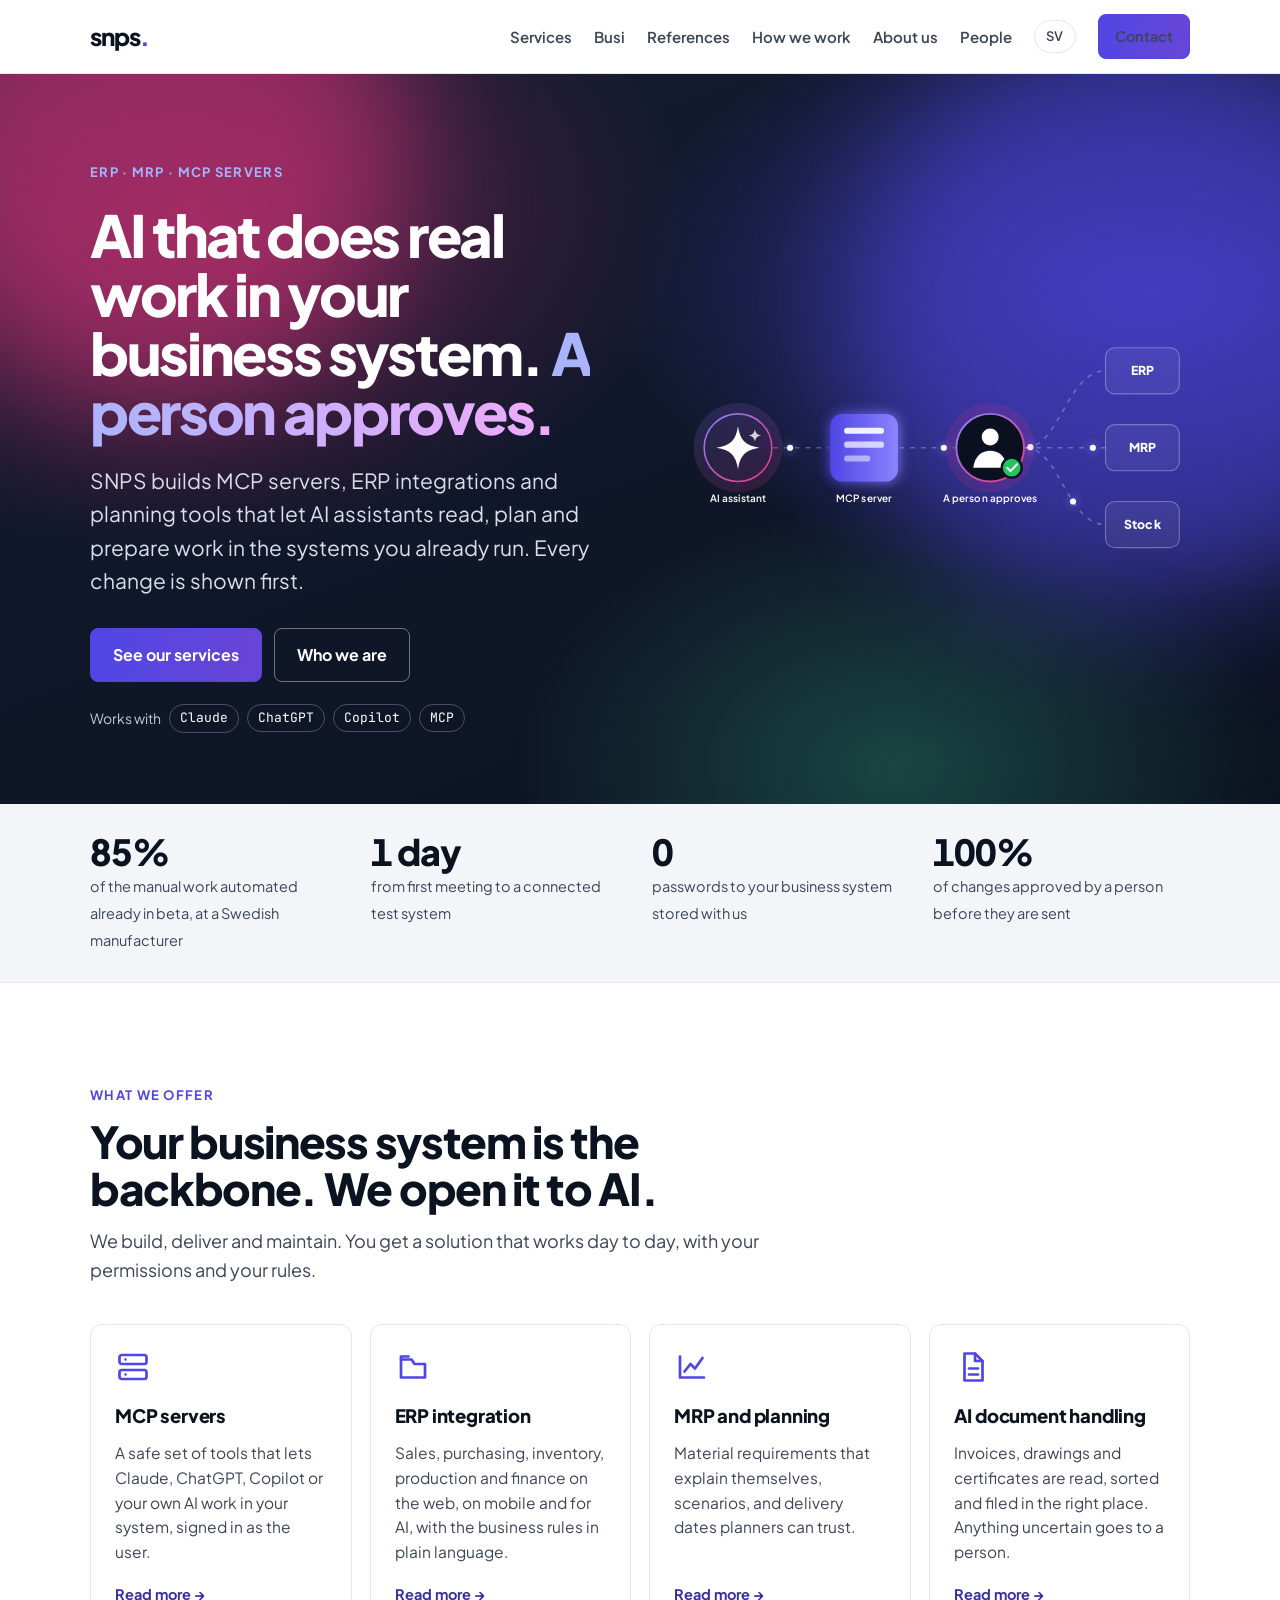
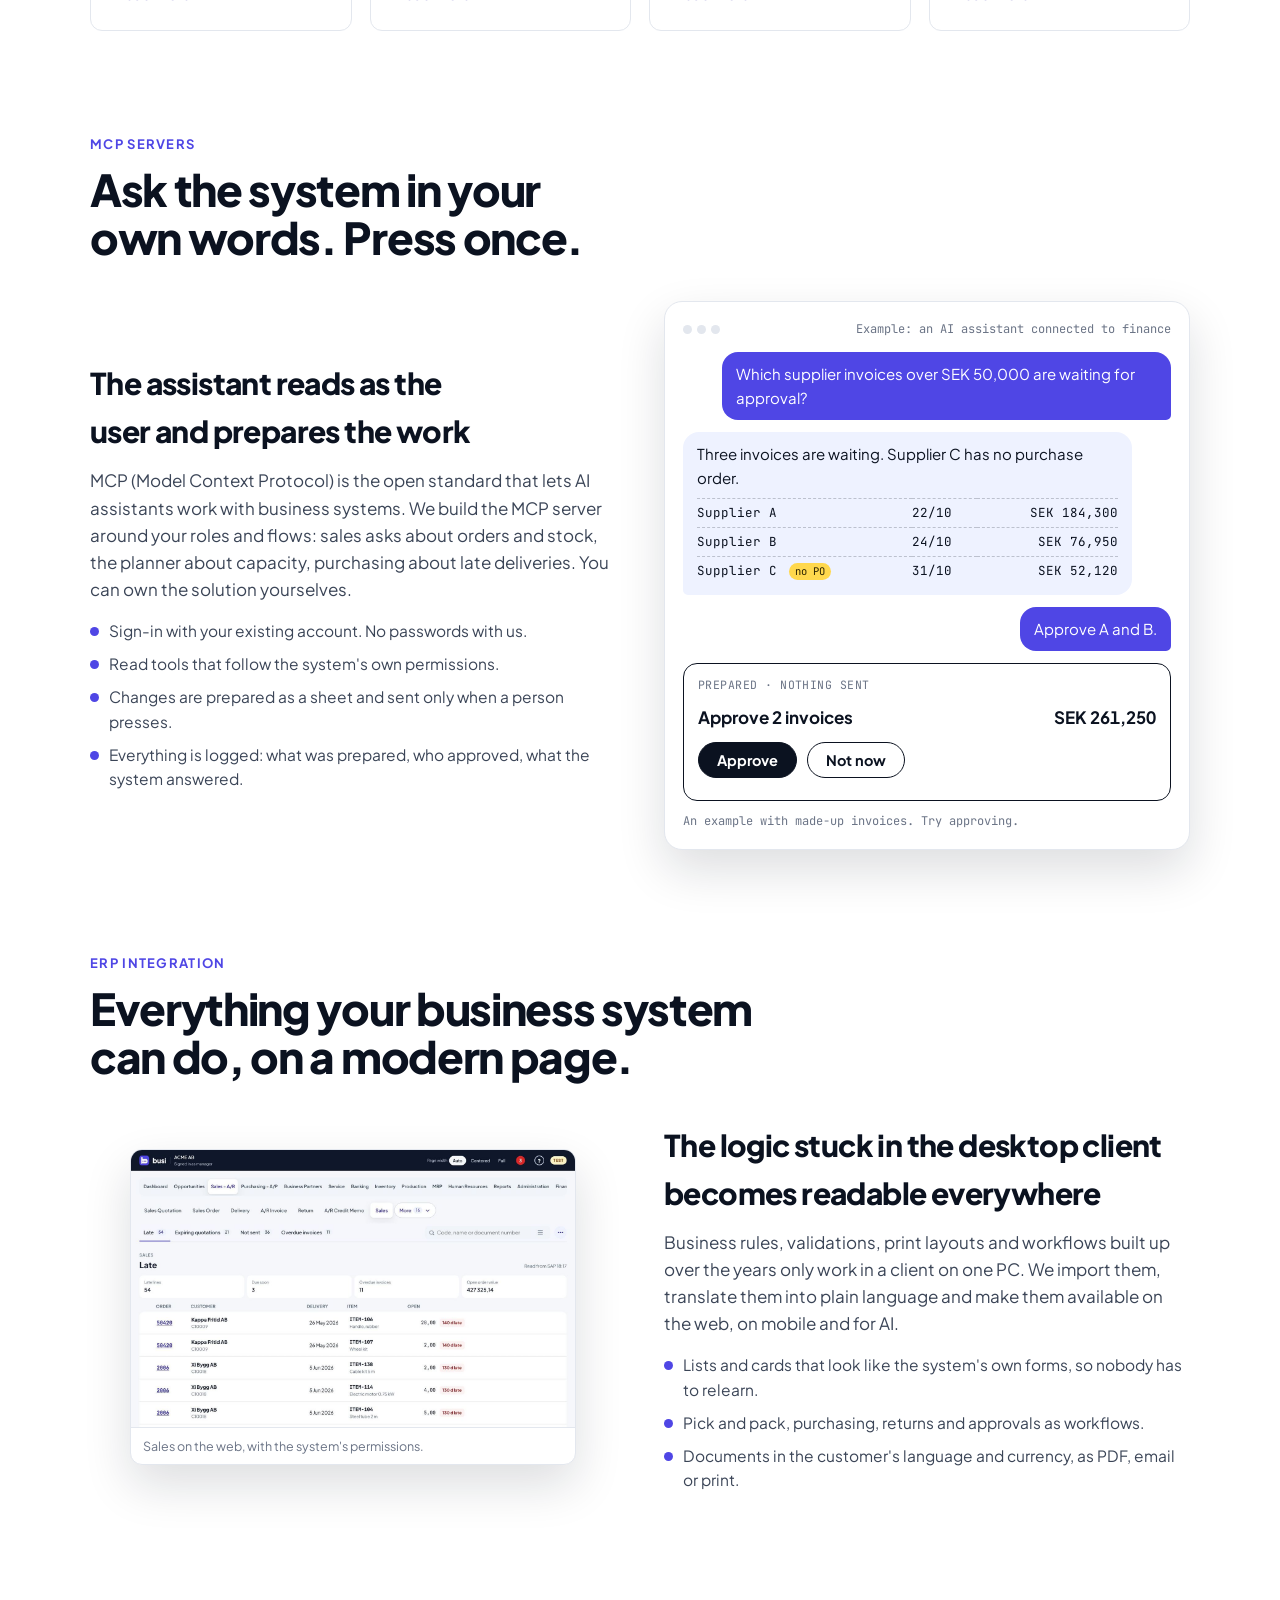
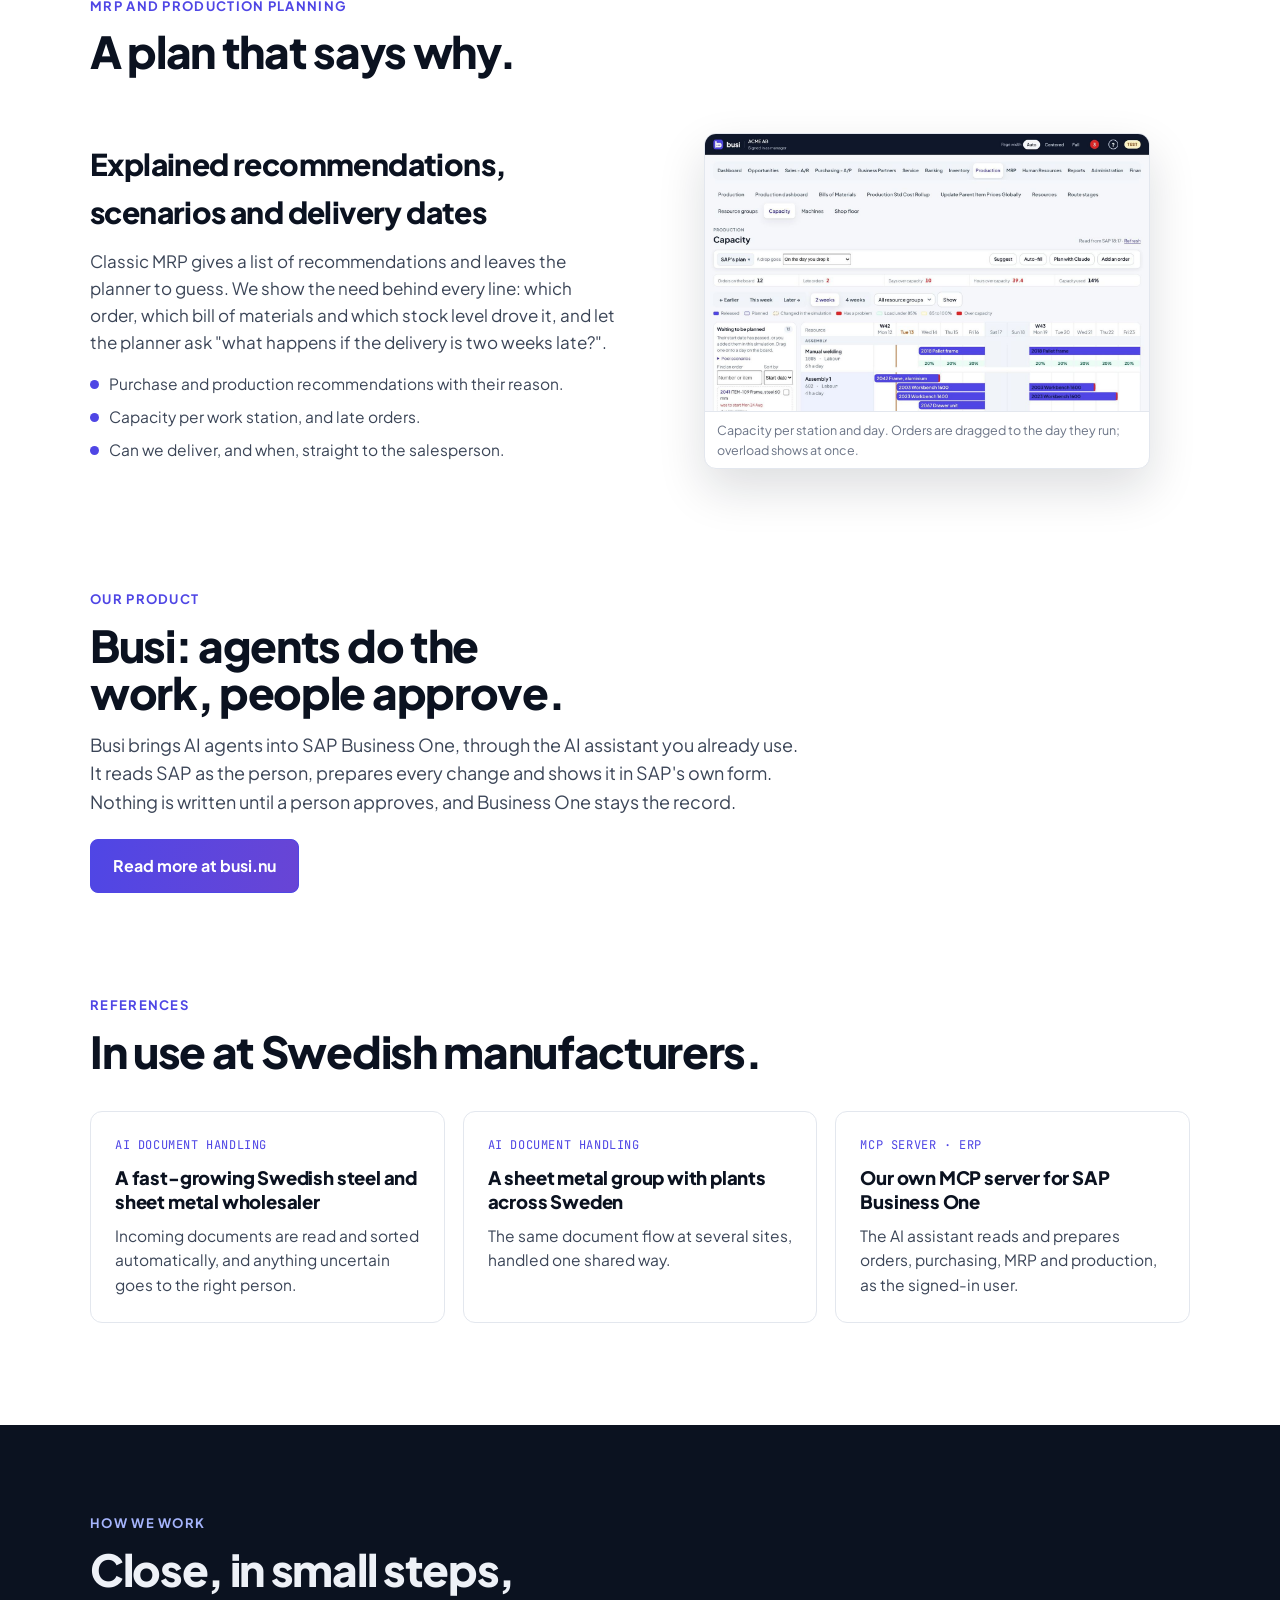
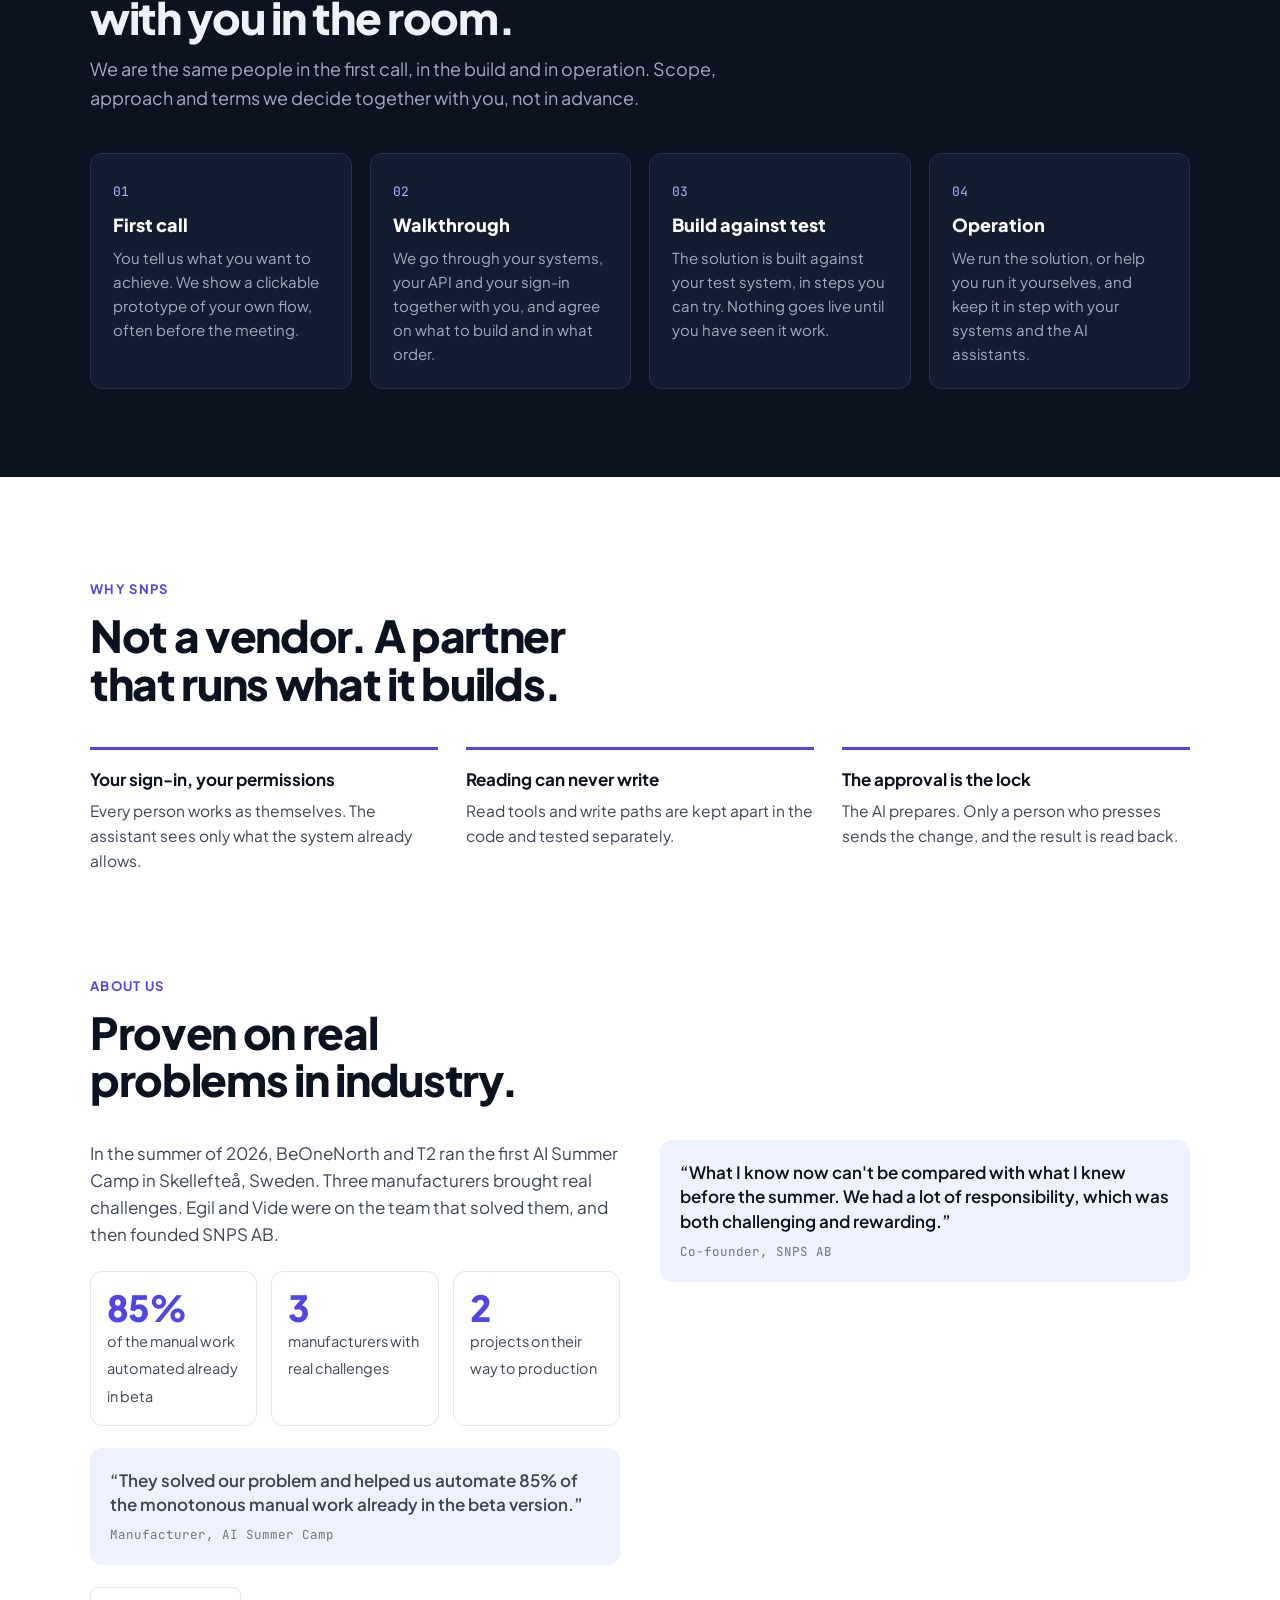
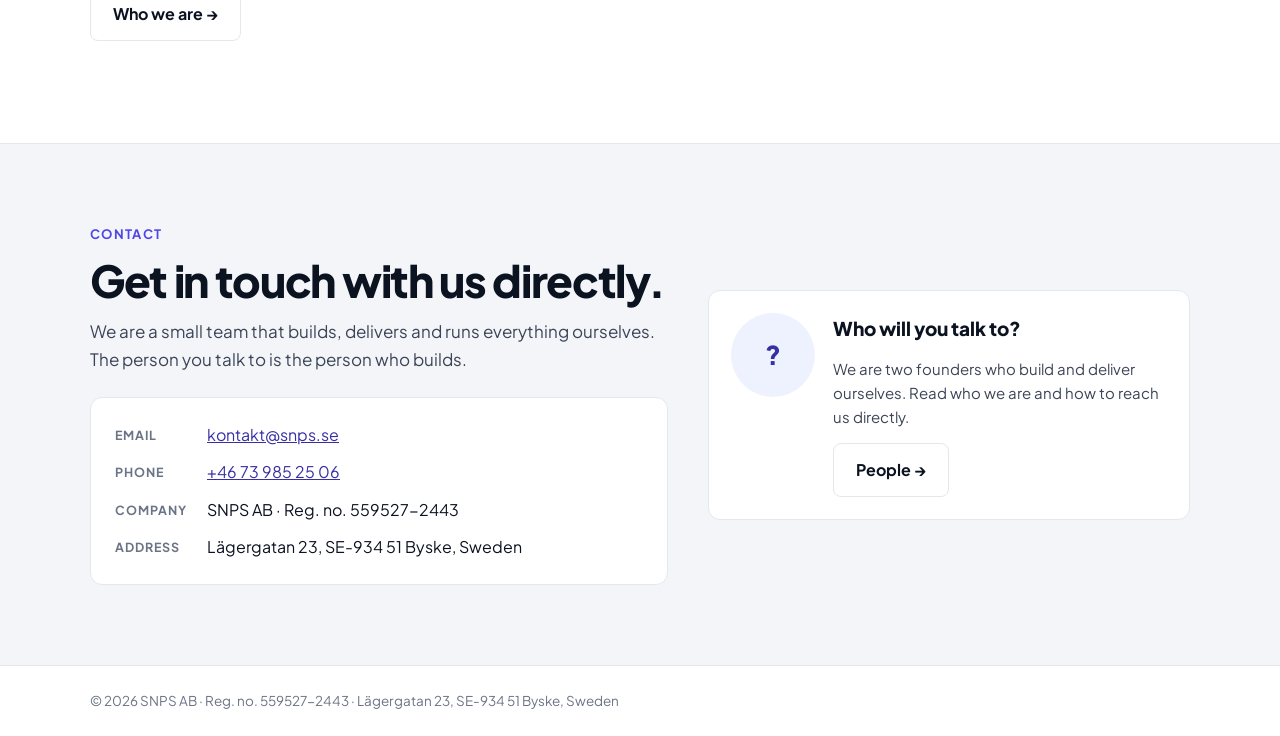
==== en/index.html @ 7d7e2c6e "snps.se in English and Swedish, picked from the browser's language Swedish pages stay at the root an" ====
<!doctype html>
<html lang="en">
<head>
<meta charset="utf-8">
<meta name="viewport" content="width=device-width,initial-scale=1,viewport-fit=cover">
<title>SNPS</title>
<meta name="description" content="SNPS connects AI to your business system. MCP servers, ERP integration and MRP, built and run by us, with a person who approves.">
<meta property="og:title" content="SNPS">
<meta property="og:description" content="AI that does real work in your business system. MCP servers, ERP integration and MRP.">
<meta property="og:type" content="website">
<meta property="og:url" content="https://snps.se/en/">
<meta property="og:image" content="https://snps.se/img/team.jpg">
<link rel="icon" href="../favicon.svg">
<link rel="preconnect" href="https://fonts.googleapis.com">
<link rel="preconnect" href="https://fonts.gstatic.com" crossorigin>
<link rel="stylesheet" href="https://fonts.googleapis.com/css2?family=Plus+Jakarta+Sans:wght@400;600;700;800&family=JetBrains+Mono:wght@500&display=swap">
<link rel="stylesheet" href="../styles.css">
<link rel="alternate" hreflang="sv" href="https://snps.se/">
<link rel="alternate" hreflang="en" href="https://snps.se/en/">
<link rel="alternate" hreflang="x-default" href="https://snps.se/en/">
<script>/* Swedish browsers get Swedish, all others English; a press on SV/EN is remembered */
(function(){var here="en",to={sv:"../",en:"./"},c;try{c=localStorage.getItem("lang")}catch(e){}
var l=c||(/^sv\b/i.test((navigator.languages&&navigator.languages[0])||navigator.language||"")?"sv":"en");
if(to[l]&&l!==here){location.replace(to[l]+location.hash);return}
document.addEventListener("click",function(e){var a=e.target.closest&&e.target.closest("a[data-lang]");if(a)try{localStorage.setItem("lang",a.dataset.lang)}catch(e){}})})();
</script>
</head>
<body>
<nav class="top" aria-label="Main menu"><div class="wrap">
  <a class="logo" href="./">snps<span>.</span></a>
  <div class="links">
    <a class="opt" href="#erbjudande">Services</a>
    <a class="opt" href="#busi">Busi</a>
    <a class="opt" href="#referenser">References</a>
    <a class="opt" href="#leverans">How we work</a>
    <a class="opt" href="#om">About us</a>
    <a class="opt" href="people.html">People</a>
    <a class="lang" href="../" hreflang="sv" lang="sv" data-lang="sv">SV</a>
    <a class="btn primary" href="#kontakt">Contact</a>
  </div>
</div></nav>

<header class="hero" id="top">
  <div class="photo" aria-hidden="true"></div>
  <div class="wrap">
    <div>
      <div class="kicker">ERP · MRP · MCP servers</div>
      <h1>AI that does real work in your business system. <em>A person approves.</em></h1>
      <p class="lead">SNPS builds MCP servers, ERP integrations and planning tools that let AI assistants read, plan and prepare work in the systems you already run. Every change is shown first.</p>
      <div class="cta">
        <a class="btn primary" href="#erbjudande">See our services</a>
        <a class="btn ghost" href="people.html">Who we are</a>
      </div>
      <div class="works">Works with <span class="chip">Claude</span><span class="chip">ChatGPT</span><span class="chip">Copilot</span><span class="chip">MCP</span></div>
    </div>

    <div class="hero-art" aria-hidden="true">
      <svg viewBox="0 0 640 340" xmlns="http://www.w3.org/2000/svg" fill="none">
        <defs>
          <linearGradient id="ga" x1="0" y1="0" x2="1" y2="1"><stop offset="0" stop-color="#8B83FF"/><stop offset="1" stop-color="#E8357F"/></linearGradient>
          <linearGradient id="gb" x1="0" y1="0" x2="1" y2="0"><stop offset="0" stop-color="#4F46E5"/><stop offset="1" stop-color="#8B83FF"/></linearGradient>
          <filter id="glow" x="-40%" y="-40%" width="180%" height="180%"><feGaussianBlur stdDeviation="8" result="b"/><feMerge><feMergeNode in="b"/><feMergeNode in="SourceGraphic"/></feMerge></filter>
        </defs>
        <!-- lines: assistant -> mcp -> a person -> systems -->
        <path id="l1" class="line" d="M98 170 L170 170"/>
        <path id="l2" class="line" d="M262 170 L334 170"/>
        <path id="l3" class="line" d="M426 170 C 470 170, 480 70, 530 70"/>
        <path id="l4" class="line" d="M426 170 L530 170"/>
        <path id="l5" class="line" d="M426 170 C 470 170, 480 270, 530 270"/>
        <!-- moving dots -->
        <circle r="4" class="dot"><animateMotion dur="1.6s" repeatCount="indefinite"><mpath href="#l1"/></animateMotion></circle>
        <circle r="4" class="dot" opacity="0"><set attributeName="opacity" to="1" begin=".8s" fill="freeze"/><animateMotion dur="1.6s" begin=".8s" repeatCount="indefinite"><mpath href="#l2"/></animateMotion></circle>
        <circle r="4" class="dot" opacity="0"><set attributeName="opacity" to="1" begin="1.6s" fill="freeze"/><animateMotion dur="2s" begin="1.6s" repeatCount="indefinite"><mpath href="#l3"/></animateMotion></circle>
        <circle r="4" class="dot" opacity="0"><set attributeName="opacity" to="1" begin="2s" fill="freeze"/><animateMotion dur="2s" begin="2s" repeatCount="indefinite"><mpath href="#l4"/></animateMotion></circle>
        <circle r="4" class="dot" opacity="0"><set attributeName="opacity" to="1" begin="2.4s" fill="freeze"/><animateMotion dur="2s" begin="2.4s" repeatCount="indefinite"><mpath href="#l5"/></animateMotion></circle>
        <!-- assistant -->
        <g class="node">
          <circle cx="52" cy="170" r="58" fill="url(#ga)" opacity=".16"/>
          <circle cx="52" cy="170" r="44" stroke="url(#ga)" stroke-width="2"/>
          <path d="M52 142 C54.5 160 62 167.5 80 170 C62 172.5 54.5 180 52 198 C49.5 180 42 172.5 24 170 C42 167.5 49.5 160 52 142 Z" fill="#fff"/>
          <path d="M74 146 C75 151 77 153 82 154 C77 155 75 157 74 162 C73 157 71 155 66 154 C71 153 73 151 74 146 Z" fill="#fff" opacity=".8"/>
          <text x="52" y="240" class="lbl" text-anchor="middle">AI assistant</text>
        </g>
        <!-- mcp server -->
        <g class="node mcp">
          <rect x="172" y="126" width="88" height="88" rx="16" fill="url(#gb)" filter="url(#glow)"/>
          <rect x="190" y="144" width="52" height="8" rx="4" fill="#fff" opacity=".9"/>
          <rect x="190" y="162" width="52" height="8" rx="4" fill="#fff" opacity=".7"/>
          <rect x="190" y="180" width="34" height="8" rx="4" fill="#fff" opacity=".5"/>
          <text x="216" y="240" class="lbl" text-anchor="middle">MCP server</text>
        </g>
        <!-- a person approves: the gate -->
        <g class="node gate-art">
          <circle cx="380" cy="170" r="58" fill="#E8357F" opacity=".14"/>
          <circle cx="380" cy="170" r="44" fill="#0B1020" stroke="url(#ga)" stroke-width="2.5"/>
          <circle cx="380" cy="156" r="11" fill="#fff"/>
          <path d="M358 196 C360 180 370 174 380 174 C390 174 400 180 402 196" fill="#fff"/>
          <circle cx="408" cy="196" r="13" fill="#22c55e" stroke="#0B1020" stroke-width="3"/>
          <path d="M402 196 l4.5 4.5 l8.5 -9" stroke="#fff" stroke-width="2.5" stroke-linecap="round" stroke-linejoin="round"/>
          <text x="380" y="240" class="lbl" text-anchor="middle">A person approves</text>
        </g>
        <!-- systems -->
        <g class="node sys">
          <rect x="530" y="40" width="96" height="60" rx="12"/>
          <text x="578" y="76" class="lbl big" text-anchor="middle">ERP</text>
          <rect x="530" y="140" width="96" height="60" rx="12"/>
          <text x="578" y="176" class="lbl big" text-anchor="middle">MRP</text>
          <rect x="530" y="240" width="96" height="60" rx="12"/>
          <text x="578" y="276" class="lbl big" text-anchor="middle">Stock</text>
        </g>
      </svg>
    </div>
  </div>
</header>

<div class="stats" aria-label="In short">
  <div class="wrap">
    <div class="stat"><b>85%</b><span>of the manual work automated already in beta, at a Swedish manufacturer</span></div>
    <div class="stat"><b>1 day</b><span>from first meeting to a connected test system</span></div>
    <div class="stat"><b>0</b><span>passwords to your business system stored with us</span></div>
    <div class="stat"><b>100%</b><span>of changes approved by a person before they are sent</span></div>
  </div>
</div>

<main>
<section id="erbjudande">
  <div class="wrap">
    <div class="sec-head">
      <div class="kicker">What we offer</div>
      <h2>Your business system is the backbone. We open it to AI.</h2>
      <p>We build, deliver and maintain. You get a solution that works day to day, with your permissions and your rules.</p>
    </div>
    <div class="tiles">
      <div class="tile">
        <svg viewBox="0 0 24 24" fill="none" stroke="currentColor" stroke-width="1.8" stroke-linecap="round" stroke-linejoin="round" aria-hidden="true"><rect x="3" y="4" width="18" height="6" rx="1.5"/><rect x="3" y="14" width="18" height="6" rx="1.5"/><path d="M7 7h.01M7 17h.01"/></svg>
        <h3>MCP servers</h3>
        <p>A safe set of tools that lets Claude, ChatGPT, Copilot or your own AI work in your system, signed in as the user.</p>
        <a href="#mcp">Read more →</a>
      </div>
      <div class="tile">
        <svg viewBox="0 0 24 24" fill="none" stroke="currentColor" stroke-width="1.8" stroke-linecap="round" stroke-linejoin="round" aria-hidden="true"><path d="M4 7h7l2 3h7v9H4z"/><path d="M4 7V5h5"/></svg>
        <h3>ERP integration</h3>
        <p>Sales, purchasing, inventory, production and finance on the web, on mobile and for AI, with the business rules in plain language.</p>
        <a href="#erp">Read more →</a>
      </div>
      <div class="tile">
        <svg viewBox="0 0 24 24" fill="none" stroke="currentColor" stroke-width="1.8" stroke-linecap="round" stroke-linejoin="round" aria-hidden="true"><path d="M4 19V5M4 19h16"/><path d="M7 15l4-5 3 3 5-7"/></svg>
        <h3>MRP and planning</h3>
        <p>Material requirements that explain themselves, scenarios, and delivery dates planners can trust.</p>
        <a href="#mrp">Read more →</a>
      </div>
      <div class="tile">
        <svg viewBox="0 0 24 24" fill="none" stroke="currentColor" stroke-width="1.8" stroke-linecap="round" stroke-linejoin="round" aria-hidden="true"><path d="M7 3h7l5 5v13H7z"/><path d="M14 3v5h5M10 13h6M10 17h6"/></svg>
        <h3>AI document handling</h3>
        <p>Invoices, drawings and certificates are read, sorted and filed in the right place. Anything uncertain goes to a person.</p>
        <a href="#referenser">Read more →</a>
      </div>
    </div>
  </div>
</section>

<section id="mcp">
  <div class="wrap">
    <div class="sec-head">
      <div class="kicker">MCP servers</div>
      <h2>Ask the system in your own words. Press once.</h2>
    </div>
    <div class="feature">
      <div class="copy">
        <h3>The assistant reads as the user and prepares the work</h3>
        <p>MCP (Model Context Protocol) is the open standard that lets AI assistants work with business systems. We build the MCP server around your roles and flows: sales asks about orders and stock, the planner about capacity, purchasing about late deliveries. You can own the solution yourselves.</p>
        <ul>
          <li>Sign-in with your existing account. No passwords with us.</li>
          <li>Read tools that follow the system's own permissions.</li>
          <li>Changes are prepared as a sheet and sent only when a person presses.</li>
          <li>Everything is logged: what was prepared, who approved, what the system answered.</li>
        </ul>
      </div>
    <div class="demo" aria-label="Example: an AI assistant connected to the business system">
    <div class="demo-head"><span class="dots"><i></i><i></i><i></i></span><span>Example: an AI assistant connected to finance</span></div>
    <div class="msg you">Which supplier invoices over SEK 50,000 are waiting for approval?</div>
    <div class="msg ai">
      Three invoices are waiting. Supplier C has no purchase order.
      <table class="inv">
        <tr><td>Supplier A</td><td>22/10</td><td>SEK 184,300</td></tr>
        <tr><td>Supplier B</td><td>24/10</td><td>SEK 76,950</td></tr>
        <tr><td>Supplier C <span class="flag">no PO</span></td><td>31/10</td><td>SEK 52,120</td></tr>
      </table>
    </div>
    <div class="msg you">Approve A and B.</div>
    <div class="gate" id="gate">
      <small>Prepared · nothing sent</small>
      <div class="row"><span>Approve 2 invoices</span><span style="font-variant-numeric:tabular-nums">SEK 261,250</span></div>
      <div class="acts">
        <button type="button" class="yes" id="gate-yes">Approve</button>
        <button type="button" class="no" id="gate-no">Not now</button>
      </div>
      <p class="result" id="gate-result" aria-live="polite"></p>
      <span class="stamp" aria-hidden="true">Approved ✓</span>
    </div>
    <p class="demo-note">An example with made-up invoices. Try approving.</p>
  </div>
    </div>
  </div>
</section>

<section id="erp">
  <div class="wrap">
    <div class="sec-head">
      <div class="kicker">ERP integration</div>
      <h2>Everything your business system can do, on a modern page.</h2>
    </div>
    <div class="feature flip">
      <div class="copy">
        <h3>The logic stuck in the desktop client becomes readable everywhere</h3>
        <p>Business rules, validations, print layouts and workflows built up over the years only work in a client on one PC. We import them, translate them into plain language and make them available on the web, on mobile and for AI.</p>
        <ul>
          <li>Lists and cards that look like the system's own forms, so nobody has to relearn.</li>
          <li>Pick and pack, purchasing, returns and approvals as workflows.</li>
          <li>Documents in the customer's language and currency, as PDF, email or print.</li>
        </ul>
      </div>
      <figure class="shot"><img src="../img/sales.jpg" alt="Sales overview with open orders and customers on a web page" width="1440" height="900"><figcaption>Sales on the web, with the system's permissions.</figcaption></figure>
    </div>
  </div>
</section>

<section id="mrp">
  <div class="wrap">
    <div class="sec-head">
      <div class="kicker">MRP and production planning</div>
      <h2>A plan that says why.</h2>
    </div>
    <div class="feature">
      <div class="copy">
        <h3>Explained recommendations, scenarios and delivery dates</h3>
        <p>Classic MRP gives a list of recommendations and leaves the planner to guess. We show the need behind every line: which order, which bill of materials and which stock level drove it, and let the planner ask "what happens if the delivery is two weeks late?".</p>
        <ul>
          <li>Purchase and production recommendations with their reason.</li>
          <li>Capacity per work station, and late orders.</li>
          <li>Can we deliver, and when, straight to the salesperson.</li>
        </ul>
      </div>
      <figure class="shot"><img src="../img/capacity.jpg" alt="Capacity board with resources per day, orders dragged to a date and load per station" width="1440" height="900"><figcaption>Capacity per station and day. Orders are dragged to the day they run; overload shows at once.</figcaption></figure>
    </div>
  </div>
</section>

<section id="busi">
  <div class="wrap">
    <div class="sec-head">
      <div class="kicker">Our product</div>
      <h2>Busi: agents do the work, people approve.</h2>
      <p>Busi brings AI agents into SAP Business One, through the AI assistant you already use. It reads SAP as the person, prepares every change and shows it in SAP's own form. Nothing is written until a person approves, and Business One stays the record.</p>
      <a class="btn primary" href="https://busi.nu/">Read more at busi.nu</a>
    </div>
  </div>
</section>

<section id="referenser">
  <div class="wrap">
    <div class="sec-head">
      <div class="kicker">References</div>
      <h2>In use at Swedish manufacturers.</h2>
    </div>
    <div class="refs">
      <div class="ref"><span class="kind">AI document handling</span><b>A fast-growing Swedish steel and sheet metal wholesaler</b><p>Incoming documents are read and sorted automatically, and anything uncertain goes to the right person.</p></div>
      <div class="ref"><span class="kind">AI document handling</span><b>A sheet metal group with plants across Sweden</b><p>The same document flow at several sites, handled one shared way.</p></div>
      <div class="ref"><span class="kind">MCP server · ERP</span><b>Our own MCP server for SAP Business One</b><p>The AI assistant reads and prepares orders, purchasing, MRP and production, as the signed-in user.</p></div>
    </div>
  </div>
</section>

<div class="band" id="leverans">
  <div class="wrap">
    <div class="kicker">How we work</div>
    <h2>Close, in small steps, with you in the room.</h2>
    <p>We are the same people in the first call, in the build and in operation. Scope, approach and terms we decide together with you, not in advance.</p>
    <ol class="steps">
      <li><h3>First call</h3><p>You tell us what you want to achieve. We show a clickable prototype of your own flow, often before the meeting.</p></li>
      <li><h3>Walkthrough</h3><p>We go through your systems, your API and your sign-in together with you, and agree on what to build and in what order.</p></li>
      <li><h3>Build against test</h3><p>The solution is built against your test system, in steps you can try. Nothing goes live until you have seen it work.</p></li>
      <li><h3>Operation</h3><p>We run the solution, or help you run it yourselves, and keep it in step with your systems and the AI assistants.</p></li>
    </ol>
  </div>
</div>

<section id="varfor">
  <div class="wrap">
    <div class="sec-head">
      <div class="kicker">Why SNPS</div>
      <h2>Not a vendor. A partner that runs what it builds.</h2>
    </div>
    <div class="why">
      <div><b>Your sign-in, your permissions</b><p>Every person works as themselves. The assistant sees only what the system already allows.</p></div>
      <div><b>Reading can never write</b><p>Read tools and write paths are kept apart in the code and tested separately.</p></div>
      <div><b>The approval is the lock</b><p>The AI prepares. Only a person who presses sends the change, and the result is read back.</p></div>
    </div>
  </div>
</section>

<section id="om">
  <div class="wrap">
    <div class="sec-head">
      <div class="kicker">About us</div>
      <h2>Proven on real problems in industry.</h2>
    </div>
    <div class="story">
      <div class="copy">
        <p>In the summer of 2026, BeOneNorth and T2 ran the first AI Summer Camp in Skellefteå, Sweden. Three manufacturers brought real challenges. Egil and Vide were on the team that solved them, and then founded SNPS AB.</p>
        <div class="stats"><div class="wrap">
          <div class="stat"><b>85%</b><span>of the manual work automated already in beta</span></div>
          <div class="stat"><b>3</b><span>manufacturers with real challenges</span></div>
          <div class="stat"><b>2</b><span>projects on their way to production</span></div>
        </div></div>
        <blockquote class="quote">
          <p>“They solved our problem and helped us automate 85% of the monotonous manual work already in the beta version.”</p>
          <cite>Manufacturer, AI Summer Camp</cite>
        </blockquote>
        <p style="margin-top:22px"><a class="btn" href="people.html">Who we are →</a></p>
      </div>
      <blockquote class="quote" style="margin-top:0">
        <p>“What I know now can't be compared with what I knew before the summer. We had a lot of responsibility, which was both challenging and rewarding.”</p>
        <cite>Co-founder, SNPS AB</cite>
      </blockquote>
    </div>
  </div>
</section>
</main>

<div class="contact" id="kontakt">
  <div class="wrap">
    <div>
      <div class="kicker">Contact</div>
      <h2>Get in touch with us directly.</h2>
      <p>We are a small team that builds, delivers and runs everything ourselves. The person you talk to is the person who builds.</p>
      <dl class="card" style="margin-top:24px">
        <dt>Email</dt><dd><a href="mailto:kontakt@snps.se">kontakt@snps.se</a></dd>
        <dt>Phone</dt><dd><a href="tel:+46739852506">+46 73 985 25 06</a></dd>
        <dt>Company</dt><dd>SNPS AB · Reg. no. 559527-2443</dd>
        <dt>Address</dt><dd>Lägergatan 23, SE-934 51 Byske, Sweden</dd>
      </dl>
    </div>
    <div class="person" style="align-self:center">
      <div class="avatar" aria-hidden="true">?</div>
      <div><h3>Who will you talk to?</h3><p>We are two founders who build and deliver ourselves. Read who we are and how to reach us directly.</p><p><a class="btn" href="people.html">People →</a></p></div>
    </div>
  </div>
</div>

<footer><div class="wrap">
  <span>© 2026 SNPS AB · Reg. no. 559527-2443 · Lägergatan 23, SE-934 51 Byske, Sweden</span>
</div></footer>

<script>
(function(){
  // the demo's press
  var gate=document.getElementById("gate"),res=document.getElementById("gate-result");
  function now(){var d=new Date();return String(d.getHours()).padStart(2,"0")+":"+String(d.getMinutes()).padStart(2,"0")}
  document.getElementById("gate-yes").addEventListener("click",function(){gate.classList.add("done");res.textContent="Approved by you at "+now()+". Sent and logged."});
  document.getElementById("gate-no").addEventListener("click",function(){res.textContent="Nothing changed. The draft is kept for later."});

  // motion: header shadow, rise-in below the fold, stats counting up
  var hdr=document.querySelector("nav.top");
  addEventListener("scroll",function(){hdr.classList.toggle("scrolled",scrollY>8)},{passive:true});
  if("IntersectionObserver" in window&&!matchMedia("(prefers-reduced-motion: reduce)").matches){
    var io=new IntersectionObserver(function(es){es.forEach(function(e){if(e.isIntersecting){e.target.classList.add("in");io.unobserve(e.target)}})},{rootMargin:"0px 0px -10% 0px"});
    document.querySelectorAll(".tile,.feature>*,.ref,ol.steps li,.why>div,.story>*,.contact .wrap>*").forEach(function(el){
      if(el.getBoundingClientRect().top>innerHeight){el.classList.add("reveal");io.observe(el)}
    });
    document.querySelectorAll(".stat b").forEach(function(b){
      var m=b.textContent.match(/^(\d+)(.*)$/);if(!m)return;
      var end=+m[1],rest=m[2],ran=false;
      var co=new IntersectionObserver(function(es){es.forEach(function(e){
        if(!e.isIntersecting||ran)return;ran=true;co.disconnect();
        var t0=performance.now(),dur=1100;
        (function tick(t){var p=Math.min(1,(t-t0)/dur);p=1-Math.pow(1-p,3);b.textContent=Math.round(end*p)+rest;if(p<1)requestAnimationFrame(tick)})(t0);
      })},{threshold:.6});
      co.observe(b);
    });
  }
})();
</script>
</body>
</html>
---- styles.css ----
/* SNPS: Swedish B2B in the Implema/Boyum mould. Photo hero, kicker + big headline, "Boka möte" in
   the bar, a stats row, service tiles, numbered delivery steps, real product screenshots, team, contact. */
:root{
  --paper:#FFFFFF; --paper-2:#F3F5F9; --surface:#FFFFFF; --ink:#0B1220; --ink-2:#3B4557; --muted:#6B7486; --line:#E3E7EE;
  --accent:#4F46E5; --accent-ink:#3730A3; --accent-soft:#EEF2FF; --on-accent:#FFFFFF;
  --navy:#0B1220; --navy-2:#141C30; --navy-ink:#EEF1F7; --navy-muted:#A3ACBF; --navy-accent:#A5B4FC; --navy-line:#273150;
  --shadow:0 20px 48px rgba(11,18,32,.14);
  --display:"Plus Jakarta Sans",system-ui,-apple-system,"Segoe UI",sans-serif;
  --mono:"JetBrains Mono",ui-monospace,"SFMono-Regular",Menlo,monospace;
  --gut:max(20px,env(safe-area-inset-left,0px)); --gut-r:max(20px,env(safe-area-inset-right,0px));
}
@media (prefers-color-scheme: dark){:root:not([data-theme="light"]){
  --paper:#0B1220; --paper-2:#101829; --surface:#141C30; --ink:#EEF1F7; --ink-2:#C3CAD8; --muted:#8A94A8; --line:#273150;
  --accent:#818CF8; --accent-ink:#C7D2FE; --accent-soft:#1C2347; --on-accent:#0B1220;
  --navy:#060A14; --navy-2:#0F1627; --shadow:0 20px 48px rgba(0,0,0,.55); color-scheme:dark}}
:root[data-theme="dark"]{
  --paper:#0B1220; --paper-2:#101829; --surface:#141C30; --ink:#EEF1F7; --ink-2:#C3CAD8; --muted:#8A94A8; --line:#273150;
  --accent:#818CF8; --accent-ink:#C7D2FE; --accent-soft:#1C2347; --on-accent:#0B1220;
  --navy:#060A14; --navy-2:#0F1627; --shadow:0 20px 48px rgba(0,0,0,.55); color-scheme:dark}
*{box-sizing:border-box}
html{scroll-behavior:smooth;-webkit-text-size-adjust:100%}
@media (prefers-reduced-motion: reduce){html{scroll-behavior:auto}}
body{margin:0;background:var(--paper);color:var(--ink);font-family:var(--display);font-size:17px;line-height:1.6;padding:0}
img{max-width:100%;display:block}
h1,h2,h3{text-wrap:balance;margin:0}
p{margin:0}
a{color:var(--accent-ink)}
a:focus-visible,button:focus-visible{outline:2px solid var(--accent);outline-offset:3px}
.wrap{max-width:1140px;margin:0 auto;padding-left:var(--gut);padding-right:var(--gut-r)}
.kicker{font-size:13px;font-weight:700;letter-spacing:.1em;text-transform:uppercase;color:var(--accent)}
.btn{display:inline-flex;align-items:center;gap:8px;padding:13px 22px;border-radius:8px;font-weight:700;font-size:16px;text-decoration:none;border:1.5px solid var(--line);color:var(--ink);background:var(--surface);white-space:nowrap}
.btn.primary{background:var(--accent);border-color:var(--accent);color:var(--on-accent)}
.btn.ghost{background:transparent;border-color:rgba(255,255,255,.4);color:#FFFFFF}
.btn:hover{border-color:var(--accent)}

/* top bar */
nav.top{position:sticky;top:env(safe-area-inset-top,0px);z-index:5;background:var(--paper);border-bottom:1px solid var(--line)}
nav.top .wrap{display:flex;align-items:center;gap:28px;padding-block:14px}
.logo{font-weight:800;font-size:24px;letter-spacing:-.04em;color:var(--ink);text-decoration:none}
.logo span{color:var(--accent)}
nav.top .links{display:flex;gap:22px;margin-left:auto;flex-wrap:wrap;align-items:center}
nav.top .links a{color:var(--ink-2);text-decoration:none;font-size:15px;font-weight:600}
nav.top .links a:hover,nav.top .links a[aria-current]{color:var(--accent)}
nav.top .links .btn{padding:10px 16px;font-size:14.5px}
nav.top .links .lang{font-size:13px;letter-spacing:.04em;border:1px solid var(--line);border-radius:999px;padding:5px 11px}
@media (max-width:760px){nav.top .links .opt{display:none}}

/* hero: a full-bleed photo under a navy wash */
.hero{position:relative;background:var(--navy);color:#FFFFFF;overflow:hidden;isolation:isolate}
.hero .photo{position:absolute;inset:0;z-index:-1;background:
  linear-gradient(90deg,rgba(11,18,32,.92) 0%,rgba(11,18,32,.72) 55%,rgba(11,18,32,.35) 100%),
  radial-gradient(120% 80% at 85% 20%,rgba(79,70,229,.55),transparent 60%),
  linear-gradient(160deg,#1a2340,#0B1220)}
.hero .photo img{position:absolute;inset:0;width:100%;height:100%;object-fit:cover;z-index:-1}
.hero .wrap{padding-block:clamp(72px,10vw,128px) clamp(56px,8vw,96px);display:grid;gap:22px;max-width:1140px}
.hero .kicker{color:var(--navy-accent)}
.hero h1{font-size:clamp(40px,6.4vw,78px);line-height:1.02;font-weight:800;letter-spacing:-.04em;max-width:13em}
.hero .lead{font-size:clamp(18px,2vw,21px);color:#D8DEEA;max-width:34em}
.hero .cta{display:flex;flex-wrap:wrap;gap:12px;margin-top:8px}
.hero .credit{position:absolute;right:var(--gut-r);bottom:12px;font-family:var(--mono);font-size:11.5px;color:rgba(255,255,255,.5)}

/* stats */
.stats{background:var(--paper-2);border-bottom:1px solid var(--line)}
.stats .wrap{display:grid;grid-template-columns:repeat(4,minmax(0,1fr));gap:24px;padding-block:28px}
.stat b{display:block;font-size:clamp(26px,3vw,36px);font-weight:800;letter-spacing:-.03em;line-height:1.1;font-variant-numeric:tabular-nums}
.stat span{color:var(--ink-2);font-size:14.5px}
@media (max-width:760px){.stats .wrap{grid-template-columns:1fr 1fr}}

section{padding-block:clamp(64px,8vw,104px) 0;scroll-margin-top:72px}
.sec-head{max-width:720px}
.sec-head h2{font-size:clamp(28px,3.8vw,44px);line-height:1.08;font-weight:800;letter-spacing:-.03em;margin-top:12px}
.sec-head p{color:var(--ink-2);margin-top:14px;font-size:18px}
.sec-head .btn{margin-top:22px}

/* service tiles */
.tiles{margin-top:40px;display:grid;grid-template-columns:repeat(4,minmax(0,1fr));gap:18px}
.tile{background:var(--surface);border:1px solid var(--line);border-radius:12px;padding:24px;min-width:0;display:flex;flex-direction:column;gap:10px}
.tile svg{width:36px;height:36px;color:var(--accent)}
.tile h3{font-size:18.5px;font-weight:800;letter-spacing:-.01em;margin-top:6px}
.tile p{color:var(--ink-2);font-size:15.5px}
.tile a{margin-top:auto;padding-top:8px;font-weight:700;font-size:14.5px;text-decoration:none}
@media (max-width:980px){.tiles{grid-template-columns:1fr 1fr}}
@media (max-width:520px){.tiles{grid-template-columns:1fr}}

/* two-column feature with a screenshot */
.feature{margin-top:40px;display:grid;grid-template-columns:1fr 1fr;gap:48px;align-items:center}
.feature.flip .shot{order:-1}
.feature .copy h3{font-size:clamp(22px,2.6vw,30px);font-weight:800;letter-spacing:-.02em}
.feature .copy p{color:var(--ink-2);margin-top:12px}
.feature .copy ul{margin:16px 0 0;padding:0;list-style:none;display:grid;gap:8px}
.feature .copy li{display:flex;gap:10px;align-items:baseline;color:var(--ink-2);font-size:15.5px}
.feature .copy li::before{content:"";flex:none;width:9px;height:9px;border-radius:50%;background:var(--accent);transform:translateY(-1px)}
.shot{border-radius:12px;overflow:hidden;border:1px solid var(--line);box-shadow:var(--shadow);background:var(--surface);min-width:0}
.shot img{width:100%;height:auto}
.shot figcaption{font-size:12.5px;color:var(--muted);padding:8px 12px;border-top:1px solid var(--line)}
@media (max-width:860px){.feature{grid-template-columns:1fr;gap:28px}.feature.flip .shot{order:0}}

/* delivery steps on navy */
.band{background:var(--navy);color:var(--navy-ink);margin-top:clamp(64px,8vw,104px)}
.band .wrap{padding-block:clamp(56px,7vw,88px)}
.band .kicker{color:var(--navy-accent)}
.band h2{font-size:clamp(28px,3.8vw,44px);line-height:1.08;font-weight:800;letter-spacing:-.03em;margin-top:12px;max-width:16em}
.band>.wrap>p{color:var(--navy-muted);margin-top:14px;max-width:38em;font-size:18px}
ol.steps{list-style:none;padding:0;margin:40px 0 0;display:grid;grid-template-columns:repeat(4,minmax(0,1fr));gap:18px;counter-reset:s}
ol.steps li{counter-increment:s;background:var(--navy-2);border:1px solid var(--navy-line);border-radius:12px;padding:22px;min-width:0}
ol.steps li::before{content:"0" counter(s);font-family:var(--mono);font-size:13px;color:var(--navy-accent)}
ol.steps h3{font-size:18px;font-weight:800;margin-top:8px;color:#FFFFFF}
ol.steps p{font-size:15px;color:var(--navy-muted);margin-top:6px}
@media (max-width:900px){ol.steps{grid-template-columns:1fr 1fr}}
@media (max-width:480px){ol.steps{grid-template-columns:1fr}}

/* why */
.why{margin-top:40px;display:grid;grid-template-columns:repeat(3,minmax(0,1fr));gap:28px}
.why div{border-top:3px solid var(--accent);padding-top:16px;min-width:0}
.why b{display:block;font-size:17px}
.why p{color:var(--ink-2);font-size:15.5px;margin-top:6px}
@media (max-width:760px){.why{grid-template-columns:1fr}}

/* product strip */
.product{margin-top:40px;display:grid;grid-template-columns:auto 1fr auto;gap:24px;align-items:center;background:var(--accent-soft);border-radius:12px;padding:26px 28px}
.product svg{width:56px;height:56px;display:block}
.product h3{font-size:22px;font-weight:800}
.product p{color:var(--ink-2);margin-top:4px;font-size:16px}
@media (max-width:680px){.product{grid-template-columns:1fr}}

/* people */
.people{margin-top:40px;display:grid;grid-template-columns:repeat(2,minmax(0,1fr));gap:18px;max-width:760px}
.person{background:var(--surface);border:1px solid var(--line);border-radius:12px;padding:22px;display:grid;grid-template-columns:auto 1fr;gap:18px;align-items:center;min-width:0}
.avatar{width:84px;height:84px;border-radius:50%;background:var(--accent-soft);color:var(--accent-ink);display:grid;place-items:center;font-weight:800;font-size:26px;letter-spacing:-.02em;overflow:hidden}
.avatar img{width:100%;height:100%;object-fit:cover}
.person h3{font-size:19px;font-weight:800}
.person p{font-size:15px;margin-top:4px;overflow-wrap:anywhere}
@media (max-width:620px){.people{grid-template-columns:1fr}}

/* photo slot for a stock image not yet placed */
.slot{position:relative;border-radius:12px;overflow:hidden;background:
  linear-gradient(160deg,#1a2340,#0B1220);min-height:260px;color:#FFFFFF;display:grid;align-items:end}
.slot img{position:absolute;inset:0;width:100%;height:100%;object-fit:cover}
.slot span{position:relative;padding:14px 16px;font-family:var(--mono);font-size:12px;color:rgba(255,255,255,.7);background:linear-gradient(transparent,rgba(11,18,32,.8))}

/* contact */
.contact{margin-top:clamp(64px,8vw,104px);background:var(--paper-2);border-top:1px solid var(--line)}
.contact .wrap{padding-block:clamp(56px,7vw,80px);display:grid;grid-template-columns:1.2fr 1fr;gap:40px;align-items:start}
.contact h2{font-size:clamp(28px,3.8vw,44px);line-height:1.08;font-weight:800;letter-spacing:-.03em;margin-top:12px}
.contact p{color:var(--ink-2);margin-top:14px;max-width:34em}
.contact .cta{display:flex;flex-wrap:wrap;gap:12px;margin-top:24px}
dl.card{margin:0;background:var(--surface);border:1px solid var(--line);border-radius:12px;padding:24px;display:grid;grid-template-columns:auto 1fr;gap:12px 20px;font-size:16px}
dl.card dt{color:var(--muted);font-size:12.5px;font-weight:700;letter-spacing:.08em;text-transform:uppercase;padding-top:3px}
dl.card dd{margin:0;min-width:0;overflow-wrap:anywhere}
@media (max-width:820px){.contact .wrap{grid-template-columns:1fr}}
footer{border-top:1px solid var(--line)}
footer .wrap{padding-block:24px;color:var(--muted);font-size:13.5px;display:flex;flex-wrap:wrap;gap:8px 24px;justify-content:space-between}
footer a{color:var(--muted)}

/* team page */
.page-head .wrap{padding-block:clamp(56px,7vw,88px) 0}
.page-head h1{font-size:clamp(36px,5vw,60px);line-height:1.05;font-weight:800;letter-spacing:-.035em;margin-top:12px}
.page-head p{color:var(--ink-2);margin-top:16px;max-width:36em;font-size:18px}

/* ---- from Korey's proposal: the live approval demo, references, the camp story, booking ---- */
.hero .wrap{display:grid;grid-template-columns:minmax(0,1.05fr) minmax(0,.95fr);gap:clamp(32px,5vw,64px);align-items:center;max-width:1140px}
.hero .wrap>div:first-child{display:grid;gap:22px;min-width:0}
.hero .photo{background:
  radial-gradient(60% 70% at 15% 20%,rgba(232,53,127,.35),transparent 65%),
  radial-gradient(70% 70% at 90% 30%,rgba(79,70,229,.6),transparent 60%),
  radial-gradient(50% 60% at 70% 95%,rgba(63,217,160,.25),transparent 60%),
  linear-gradient(160deg,#141c33,#0B1220)}
.hero .photo::before,.hero .photo::after{content:"";position:absolute;border-radius:50%;filter:blur(60px);opacity:.5}
.hero .photo::before{width:40vw;height:40vw;min-width:360px;min-height:360px;left:-8vw;top:-14vw;background:#e8357f;animation:drift-a 24s ease-in-out infinite alternate}
.hero .photo::after{width:46vw;height:46vw;min-width:400px;min-height:400px;right:-12vw;top:-4vw;background:#4F46E5;animation:drift-b 28s ease-in-out infinite alternate}
@keyframes drift-a{from{transform:translate(0,0) scale(1)}to{transform:translate(8vw,6vw) scale(1.15)}}
@keyframes drift-b{from{transform:translate(0,0) scale(1.05)}to{transform:translate(-9vw,8vw) scale(.95)}}
.hero h1 em{font-style:normal;background:linear-gradient(100deg,#A5B4FC,#F0ABFC 50%,#A5B4FC);background-size:200% 100%;-webkit-background-clip:text;background-clip:text;color:transparent;animation:shimmer 6s linear infinite}
@keyframes shimmer{to{background-position:200% 0}}
.hero .wrap>div:first-child>*{animation:rise .7s cubic-bezier(.2,.8,.2,1) both}
.hero .wrap>div:first-child>:nth-child(2){animation-delay:.08s}.hero .wrap>div:first-child>:nth-child(3){animation-delay:.16s}.hero .wrap>div:first-child>:nth-child(4){animation-delay:.24s}.hero .wrap>div:first-child>:nth-child(5){animation-delay:.32s}
@keyframes rise{from{opacity:0;transform:translateY(14px)}to{opacity:1;transform:none}}
.works{display:flex;flex-wrap:wrap;gap:8px;align-items:center;font-size:14px;color:#C3CAD8}
.works .chip{font-family:var(--mono);font-size:13px;border:1px solid rgba(255,255,255,.25);border-radius:999px;padding:3px 10px;color:#FFFFFF;transition:transform .15s,border-color .15s}
.works .chip:hover{transform:translateY(-2px);border-color:#FFFFFF}
@media (max-width:900px){.hero .wrap{grid-template-columns:1fr}}

/* the demo: a chat that ends in a press. Plays itself once, then waits for the press. */
.demo{background:var(--surface);color:var(--ink);border:1px solid var(--line);border-radius:18px;padding:18px;display:grid;gap:12px;min-width:0;box-shadow:0 30px 70px -30px rgba(79,70,229,.6);animation:rise .8s .2s cubic-bezier(.2,.8,.2,1) both}
.demo-head{display:flex;flex-wrap:wrap;gap:6px 12px;justify-content:space-between;align-items:center;font-family:var(--mono);font-size:12px;color:var(--muted)}
.demo-head .dots{display:inline-flex;gap:5px}.demo-head .dots i{width:9px;height:9px;border-radius:50%;background:var(--line)}
.msg{padding:10px 14px;border-radius:16px;font-size:15px;max-width:92%;animation:pop .5s cubic-bezier(.2,1.4,.3,1) both}
.msg.you{justify-self:end;background:var(--accent);color:var(--on-accent);border-bottom-right-radius:5px}
.msg.ai{justify-self:start;background:var(--accent-soft);border-bottom-left-radius:5px}
.demo .msg:nth-of-type(1){animation-delay:.6s}.demo .msg:nth-of-type(2){animation-delay:1.3s}.demo .msg:nth-of-type(3){animation-delay:2.2s}.demo .gate{animation:pop .5s 2.8s cubic-bezier(.2,1.4,.3,1) both}
@keyframes pop{from{opacity:0;transform:translateY(10px) scale(.97)}to{opacity:1;transform:none}}
.inv{width:100%;border-collapse:collapse;font-family:var(--mono);font-size:12.5px;margin-top:8px;font-variant-numeric:tabular-nums}
.inv td{padding:4px 0;border-top:1px dashed color-mix(in srgb,var(--ink) 22%,transparent)}
.inv td:last-child{text-align:right;white-space:nowrap}
.inv tr{animation:rise .4s both}.inv tr:nth-child(1){animation-delay:1.5s}.inv tr:nth-child(2){animation-delay:1.65s}.inv tr:nth-child(3){animation-delay:1.8s}
.flag{display:inline-block;font-family:var(--mono);font-size:10.5px;background:#ffd84d;color:#2b2300;border-radius:999px;padding:0 6px;margin-left:4px}
.gate{position:relative;border:1px solid var(--ink);border-radius:14px;padding:12px 14px;display:grid;gap:10px;overflow:hidden;background:var(--surface);transition:border-color .2s,background .2s}
.gate small{font-family:var(--mono);font-size:11.5px;color:var(--muted);text-transform:uppercase;letter-spacing:.04em}
.gate .row{display:flex;justify-content:space-between;gap:10px;flex-wrap:wrap;font-weight:700}
.gate .acts{display:flex;gap:10px;flex-wrap:wrap}
.gate button{font:700 14.5px var(--display);padding:8px 18px;border-radius:999px;cursor:pointer;border:1px solid var(--ink);color:var(--ink);background:var(--surface)}
.gate .yes{background:var(--ink);color:var(--paper)}
.gate:not(.done) .yes{animation:pulse 1.8s 3.4s ease-in-out infinite}
@keyframes pulse{0%,100%{box-shadow:0 0 0 0 rgba(79,70,229,.55)}60%{box-shadow:0 0 0 10px transparent}}
.gate .result{font-family:var(--mono);font-size:12.5px;color:var(--good)}
.stamp{position:absolute;right:12px;top:10px;font-weight:700;font-size:14px;color:var(--good);background:color-mix(in srgb,var(--good) 12%,var(--surface));border:1px solid var(--good);border-radius:999px;padding:4px 12px;transform:scale(1.4);opacity:0;pointer-events:none;transition:transform .25s cubic-bezier(.2,1.6,.4,1),opacity .15s}
.gate.done .stamp{opacity:1;transform:scale(1)}
.gate.done .acts{visibility:hidden}
.gate.done{border-color:var(--good)}
.demo-note{font-family:var(--mono);font-size:12px;color:var(--muted)}

/* references and the camp story */
.refs{margin-top:36px;display:grid;grid-template-columns:repeat(3,minmax(0,1fr));gap:18px}
.ref{background:var(--surface);border:1px solid var(--line);border-radius:12px;padding:24px;display:grid;gap:10px;align-content:start;min-width:0}
.ref .kind{font-family:var(--mono);font-size:12px;text-transform:uppercase;letter-spacing:.05em;color:var(--accent)}
.ref b{font-size:18.5px;font-weight:800;letter-spacing:-.01em;line-height:1.3}
.ref p{color:var(--ink-2);font-size:15.5px}
.refs-note{margin-top:16px;font-family:var(--mono);font-size:12.5px;color:var(--muted)}
@media (max-width:860px){.refs{grid-template-columns:1fr}}
.story{margin-top:36px;display:grid;grid-template-columns:1fr 1fr;gap:40px;align-items:start}
.story .copy p{color:var(--ink-2)}
.story .photo{border-radius:12px;overflow:hidden;border:1px solid var(--line);box-shadow:var(--shadow);background:var(--surface)}
.story .photo img{width:100%;aspect-ratio:655/525;object-fit:cover}
.story .photo figcaption{font-size:12.5px;color:var(--muted);padding:8px 12px;border-top:1px solid var(--line)}
.story .stats{background:none;border:0}
.story .stats .wrap{grid-template-columns:repeat(3,minmax(0,1fr));padding:0;margin-top:22px;gap:14px}
.story .stat{background:var(--surface);border:1px solid var(--line);border-radius:12px;padding:16px}
.story .stat b{color:var(--accent)}
.quote{margin:22px 0 0;background:var(--accent-soft);border-radius:12px;padding:20px;display:grid;gap:8px}
.quote p{font-weight:600;font-size:17px;line-height:1.45;color:var(--ink)}
.quote cite{font-family:var(--mono);font-size:12.5px;font-style:normal;color:var(--muted)}
@media (max-width:860px){.story{grid-template-columns:1fr}}
@media (max-width:480px){.story .stats .wrap{grid-template-columns:1fr}}

/* booking form (builds an email until there is a booking link) */
.book{margin-top:28px;background:var(--surface);border:1px solid var(--line);border-radius:12px;padding:22px;display:grid;gap:16px;min-width:0}
.book .fields{display:grid;grid-template-columns:1fr 1fr;gap:12px}
.book .full{grid-column:1/-1}
.book .field{display:grid;gap:6px;min-width:0}
.book label{font-weight:700;font-size:14px}
.book input,.book textarea{font:15.5px var(--display);color:var(--ink);background:var(--paper);border:1px solid var(--line);border-radius:8px;padding:10px 12px;width:100%}
.book textarea{min-height:80px;resize:vertical}
.book .err{font-weight:700;color:#B91C1C}
.sent{border:1px solid var(--good);background:color-mix(in srgb,var(--good) 10%,var(--surface));border-radius:10px;padding:14px;display:grid;gap:10px}
.sent pre{margin:0;font:13px/1.5 var(--mono);white-space:pre-wrap;overflow-wrap:anywhere}
.sent .acts{display:flex;gap:10px;flex-wrap:wrap}
@media (max-width:540px){.book .fields{grid-template-columns:1fr}}

/* motion: cards lift, stats count, sections rise in (script adds .reveal only below the fold) */
.tile,.ref,.person,.shot,.story .photo,ol.steps li,.why div{transition:transform .22s cubic-bezier(.2,.8,.2,1),box-shadow .22s,border-color .22s}
.tile:hover,.ref:hover,.person:hover,.shot:hover,.story .photo:hover{transform:translateY(-4px);border-color:transparent;box-shadow:0 22px 44px -22px rgba(79,70,229,.6),0 0 0 1px rgba(79,70,229,.35)}

ol.steps li:hover{transform:translateY(-4px);border-color:var(--navy-accent)}
.btn.primary{background-image:linear-gradient(100deg,var(--accent),color-mix(in srgb,var(--accent) 70%,#e8357f));background-size:200% 100%;transition:transform .15s,box-shadow .15s,background-position .4s}
.btn.primary:hover{background-position:100% 0;box-shadow:0 12px 28px -12px var(--accent);transform:translateY(-1px)}
nav.top.scrolled{box-shadow:0 8px 30px -20px rgba(0,0,0,.35)}
.reveal{opacity:0;transform:translateY(18px);transition:opacity .7s cubic-bezier(.2,.8,.2,1),transform .7s cubic-bezier(.2,.8,.2,1)}
.reveal.in{opacity:1;transform:none}
.reveal:nth-child(2){transition-delay:.08s}.reveal:nth-child(3){transition-delay:.16s}.reveal:nth-child(4){transition-delay:.24s}
@media (prefers-reduced-motion: reduce){*{animation:none!important;transition:none!important}.reveal{opacity:1;transform:none}}
.hero h1{font-size:clamp(34px,4.6vw,58px);max-width:none}
.hero .wrap{padding-block:clamp(56px,7vw,88px) clamp(48px,6vw,72px)}
.person .role{font-family:var(--mono);font-size:12.5px;color:var(--accent);display:block;margin-top:2px}
.person .bio{color:var(--ink-2);font-size:15px;margin-top:6px}
.person{align-items:flex-start}
.story .photo img{height:auto;aspect-ratio:1283/1226}

/* hero: drawn flow, assistant -> MCP server -> systems, a person approves */
.hero-art{min-width:0;animation:rise .8s .2s cubic-bezier(.2,.8,.2,1) both}
.hero-art svg{width:100%;height:auto;display:block;overflow:visible}
.hero-art .line{stroke:rgba(255,255,255,.28);stroke-width:2;stroke-dasharray:6 8;animation:dash 1.6s linear infinite}
@keyframes dash{to{stroke-dashoffset:-28}}
.hero-art .dot{fill:#fff;filter:drop-shadow(0 0 6px #8B83FF)}
.hero-art .lbl{font:600 13px var(--display);fill:#fff;letter-spacing:.01em}
.hero-art .lbl.big{font-size:16px;font-weight:800}
.hero-art .sys rect{fill:rgba(255,255,255,.06);stroke:rgba(255,255,255,.3);stroke-width:1.5}
.hero-art .node{animation:float 6s ease-in-out infinite}.hero-art .mcp{animation-delay:-2s}.hero-art .sys{animation-delay:-4s}
@keyframes float{50%{transform:translateY(-6px)}}
.hero-art .gate-art{animation-delay:-3s}
@media (prefers-reduced-motion:reduce){.hero-art *{animation:none!important}}
@media (max-width:900px){.hero-art{max-width:520px}}
/* the demo now sits in the MCP section */
#mcp .demo{animation:none;box-shadow:var(--shadow)}
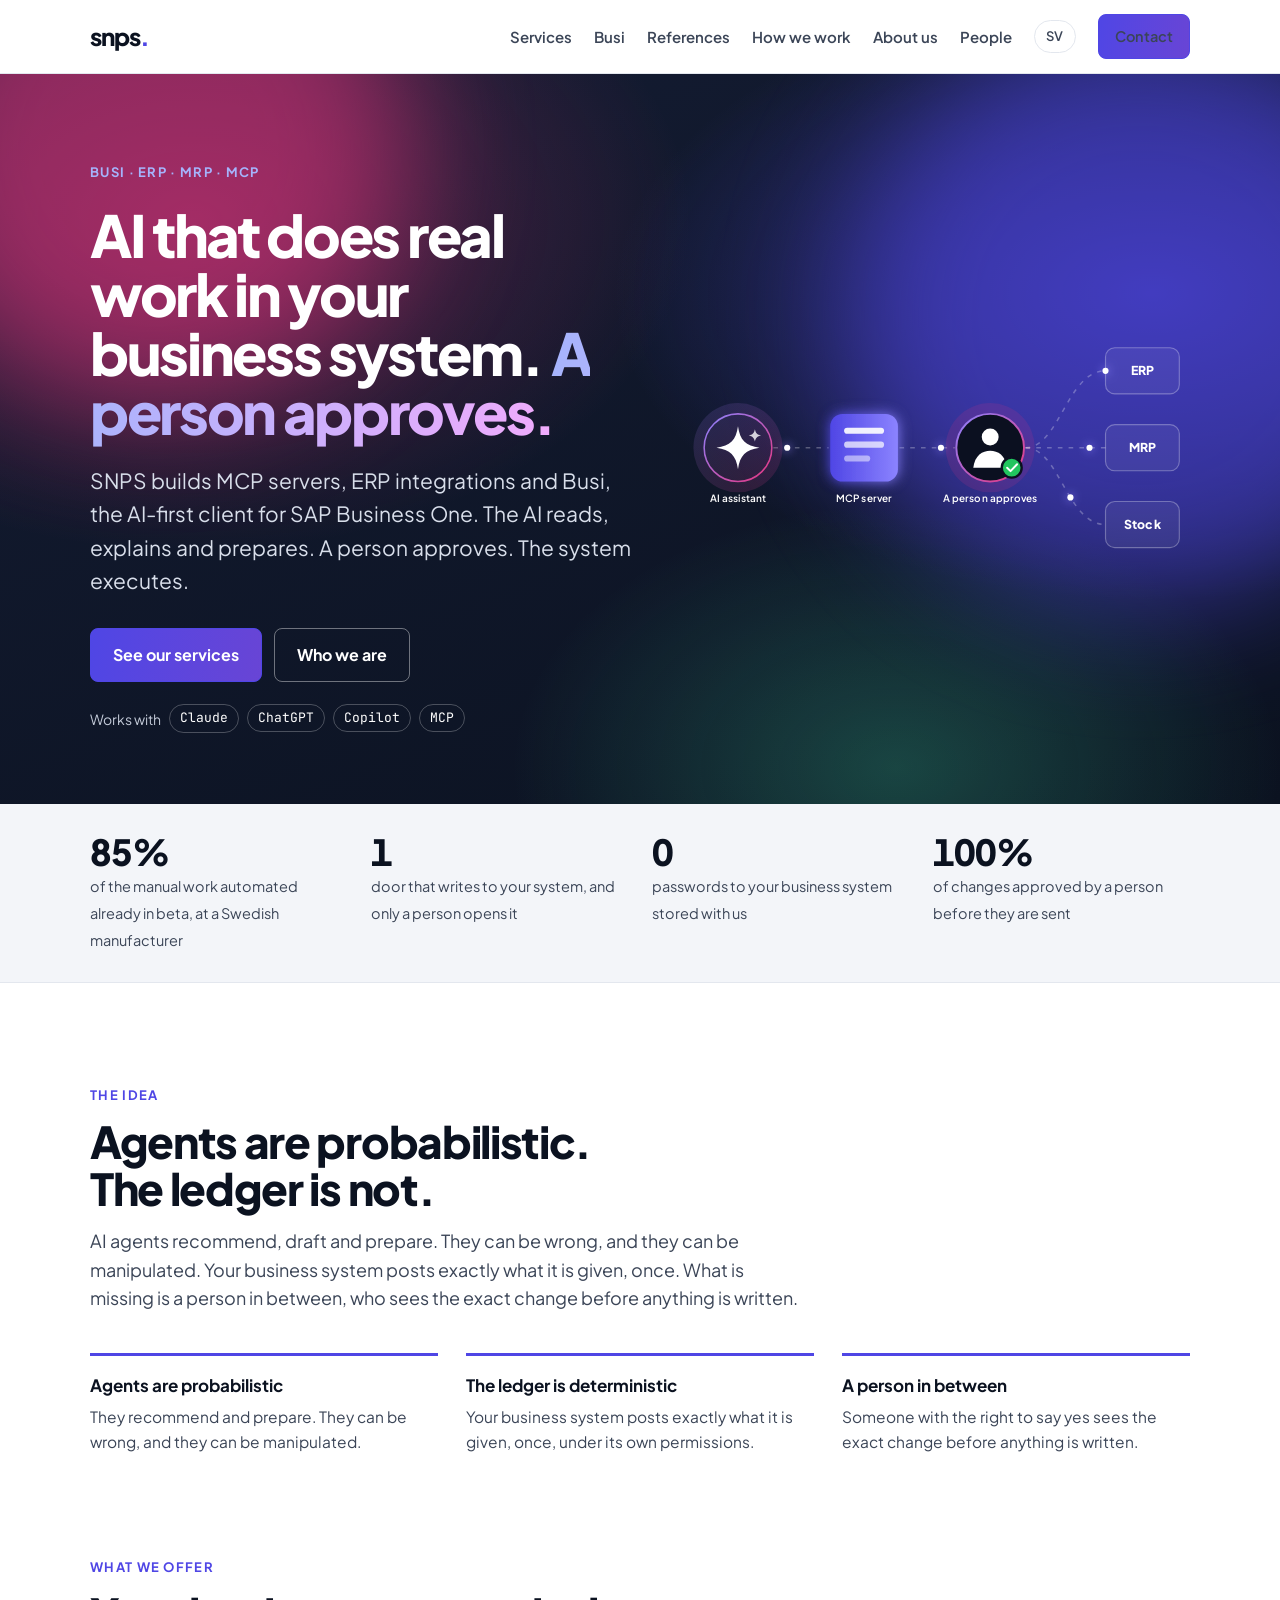
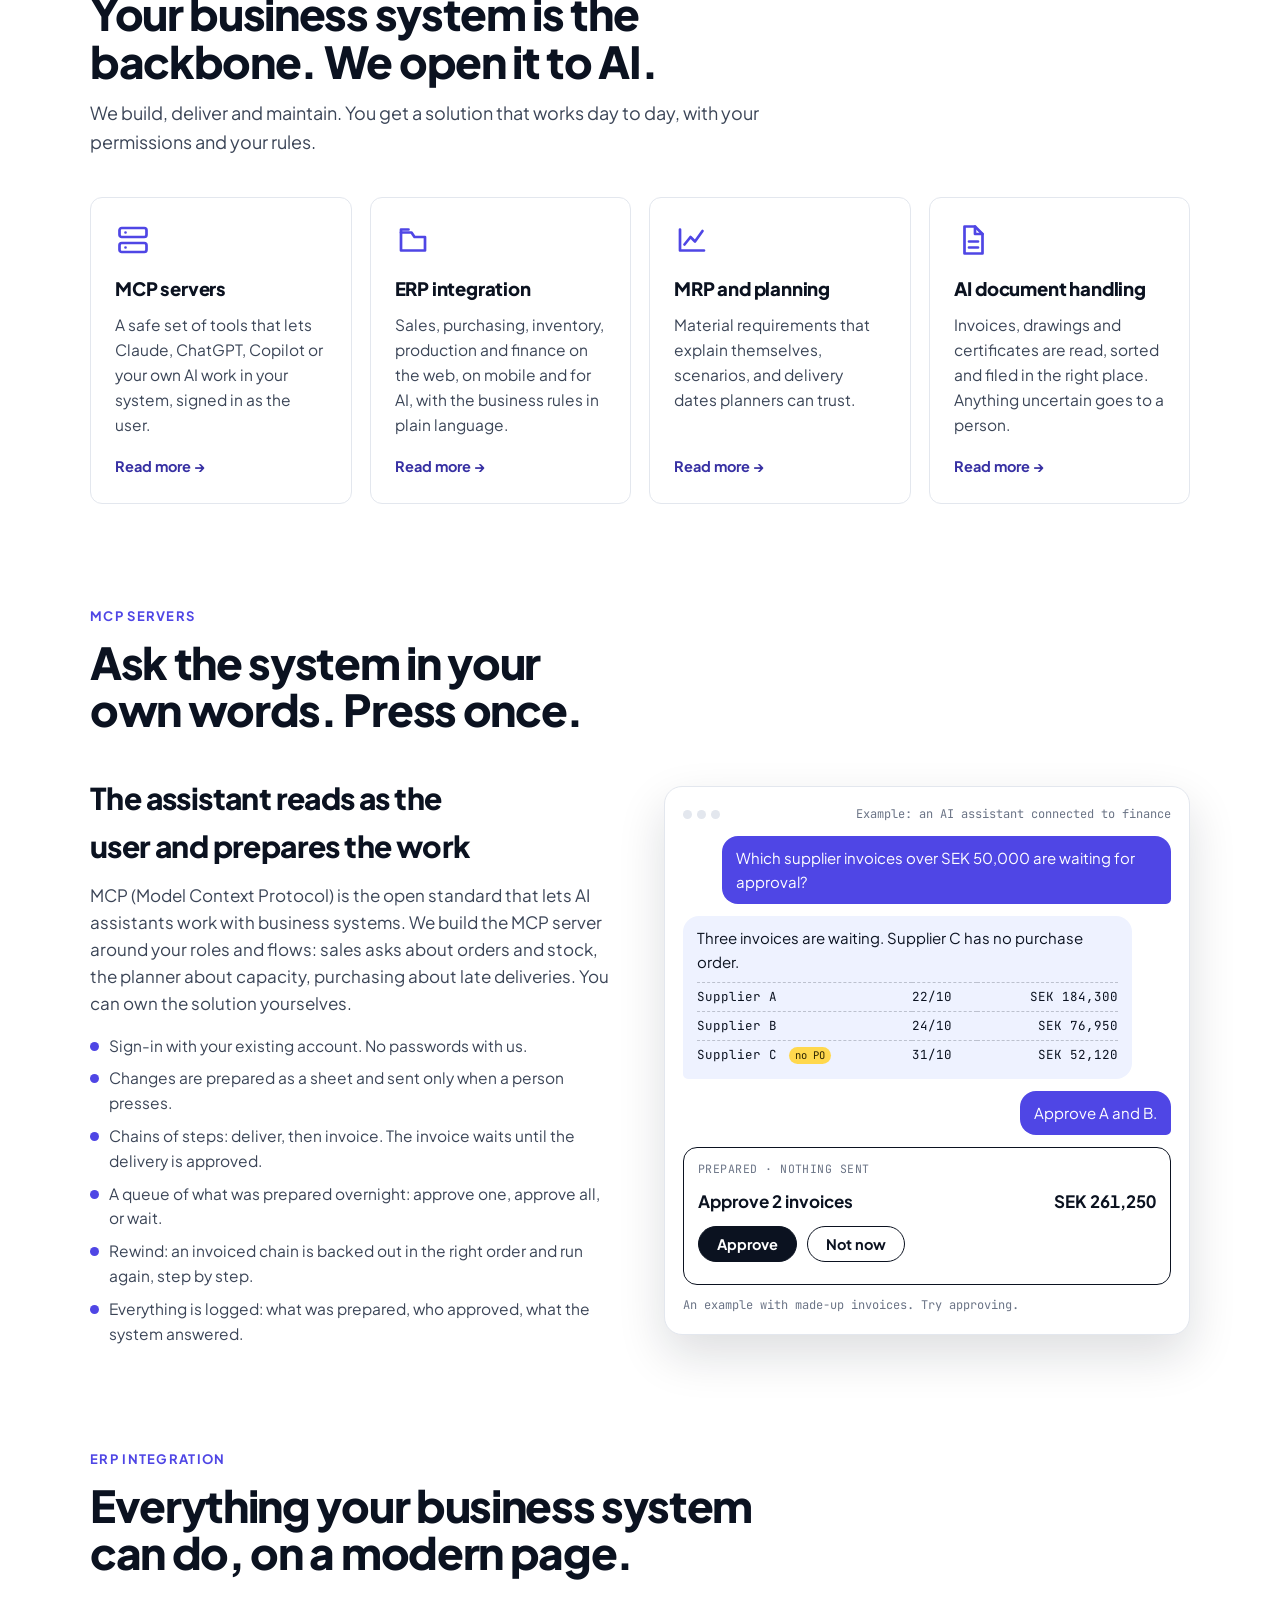
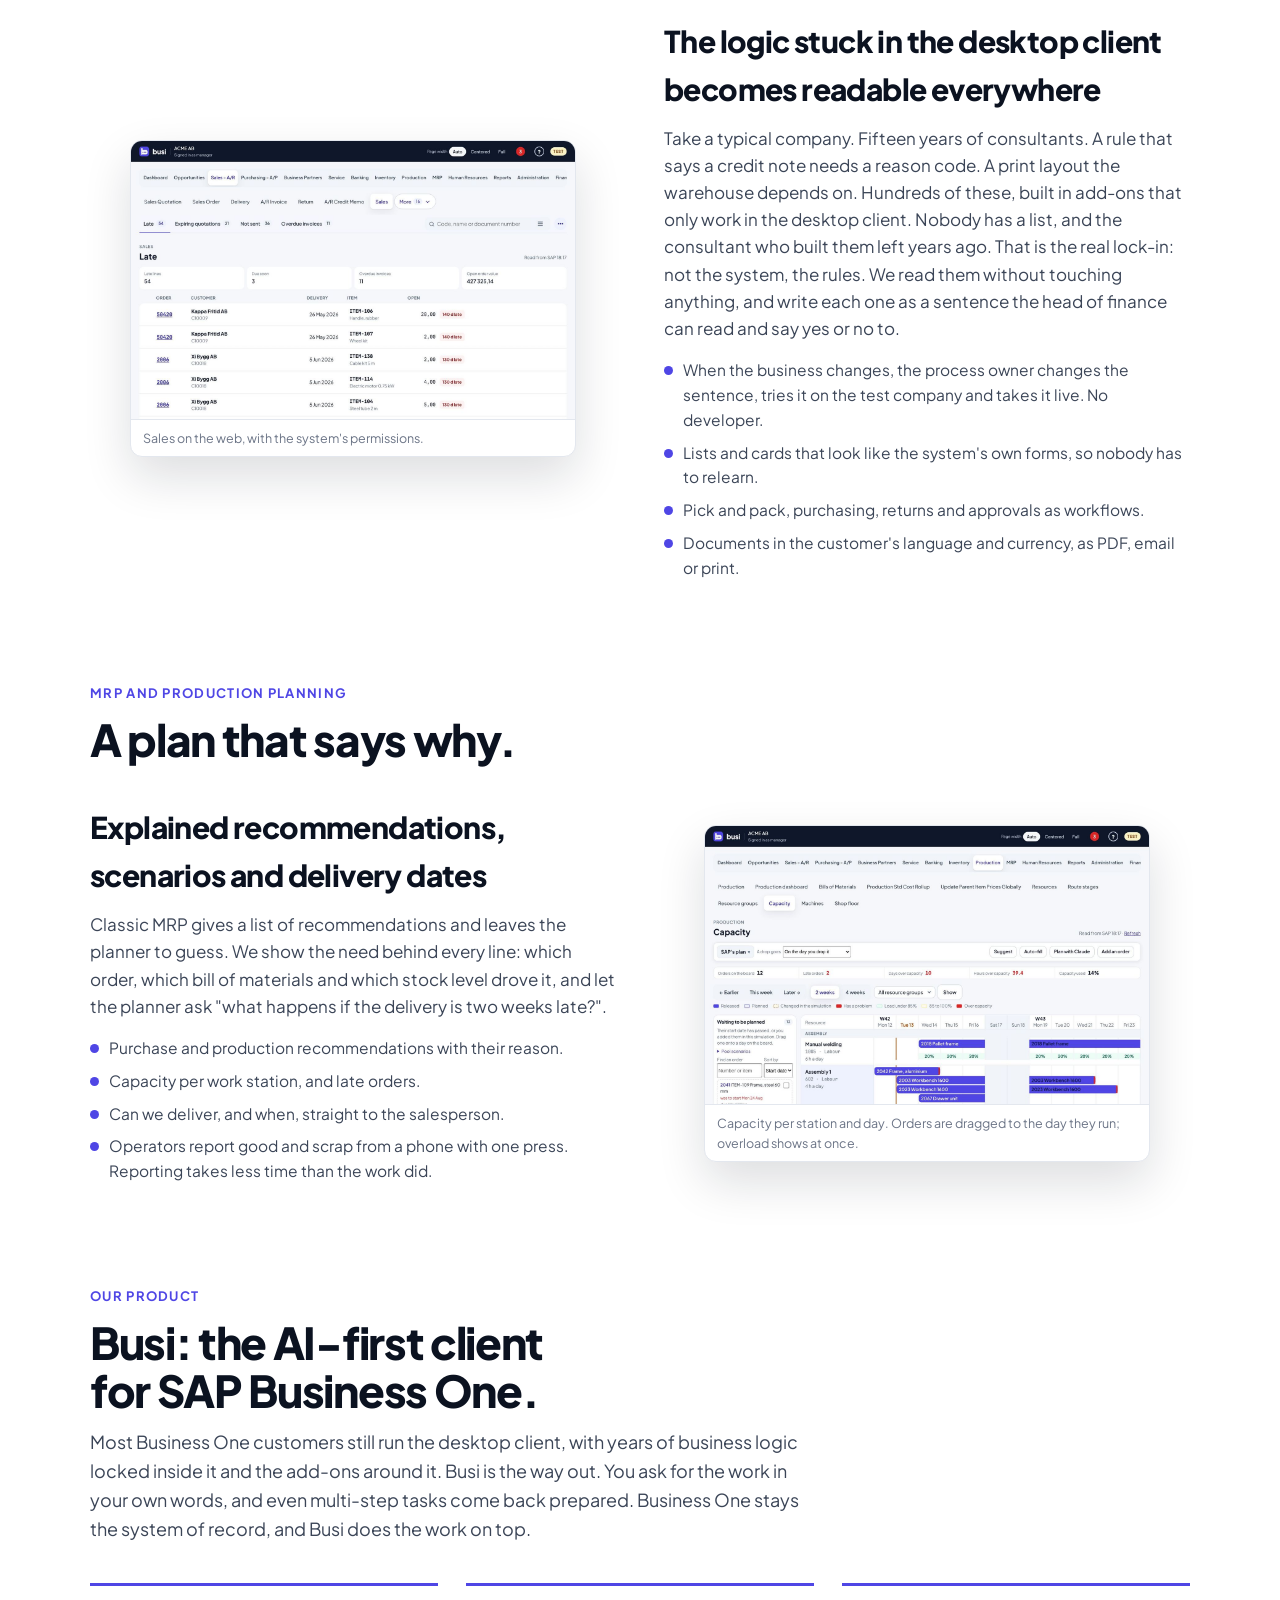
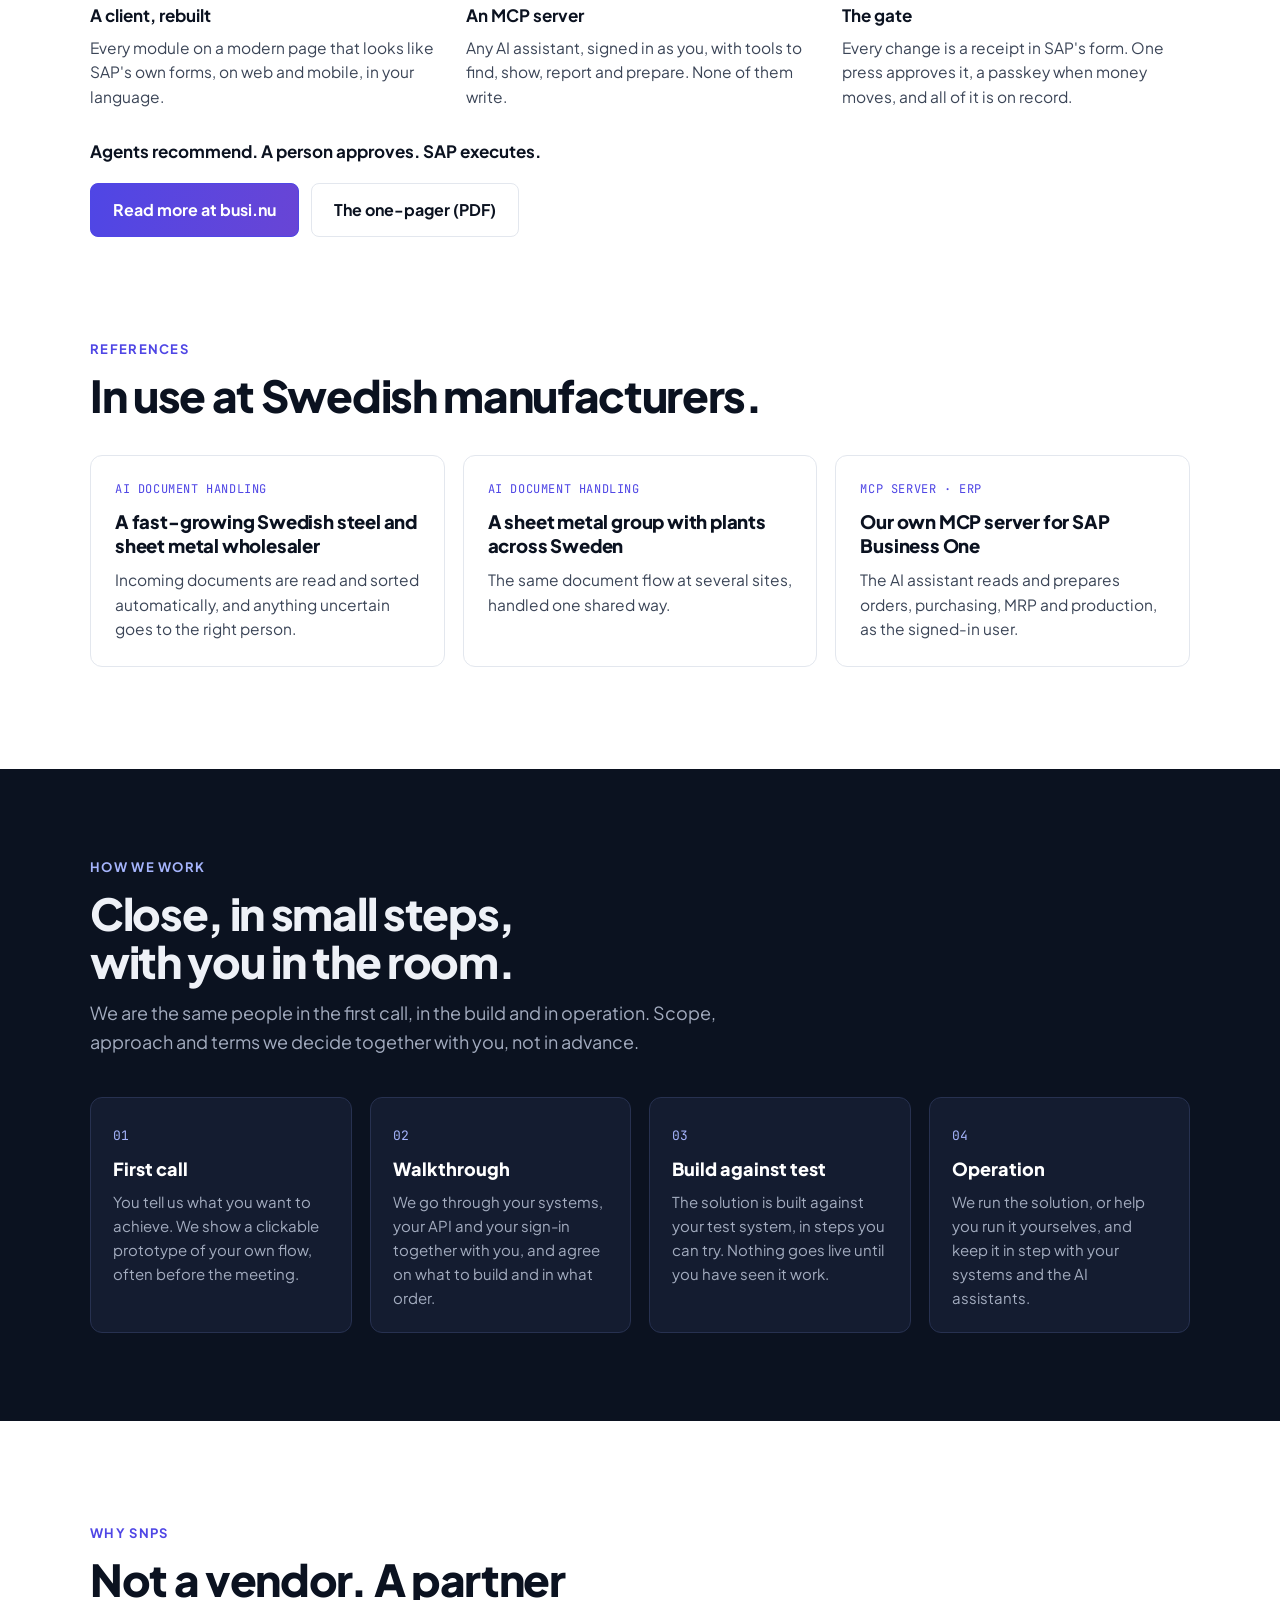
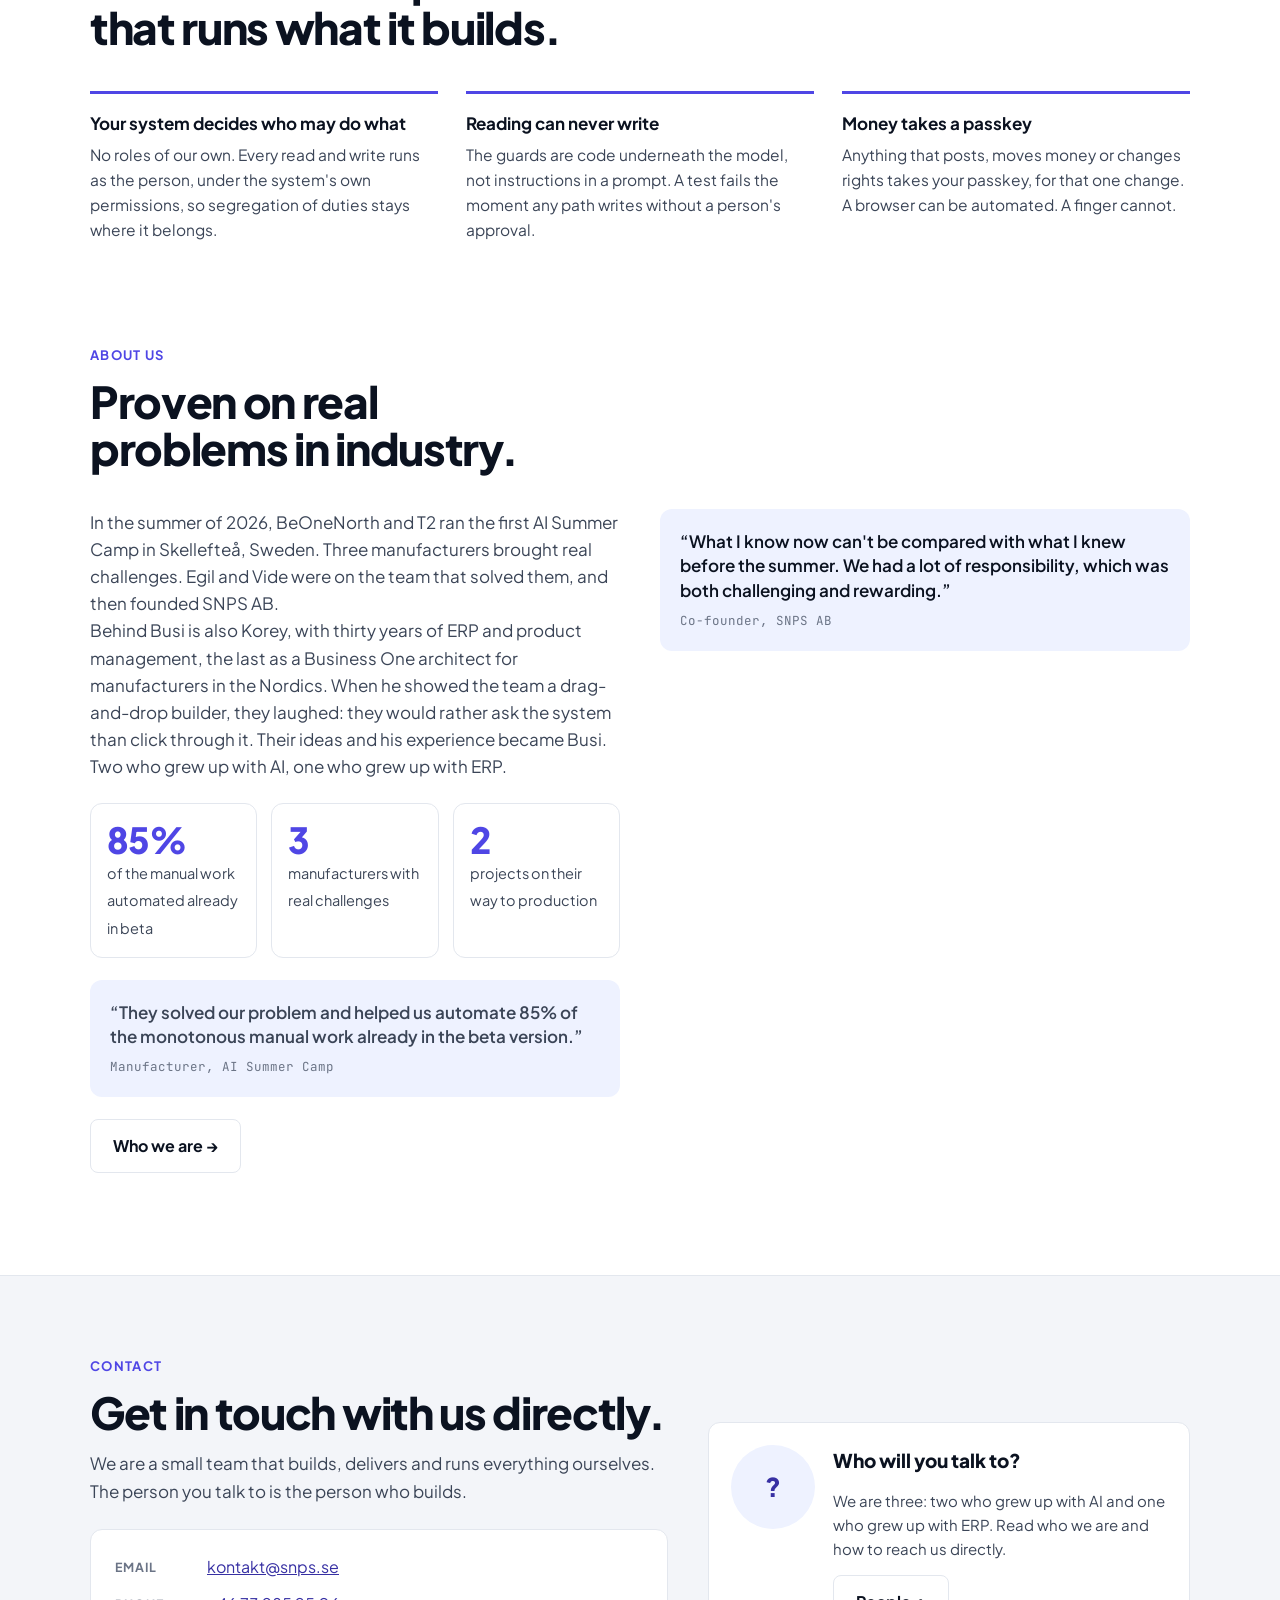
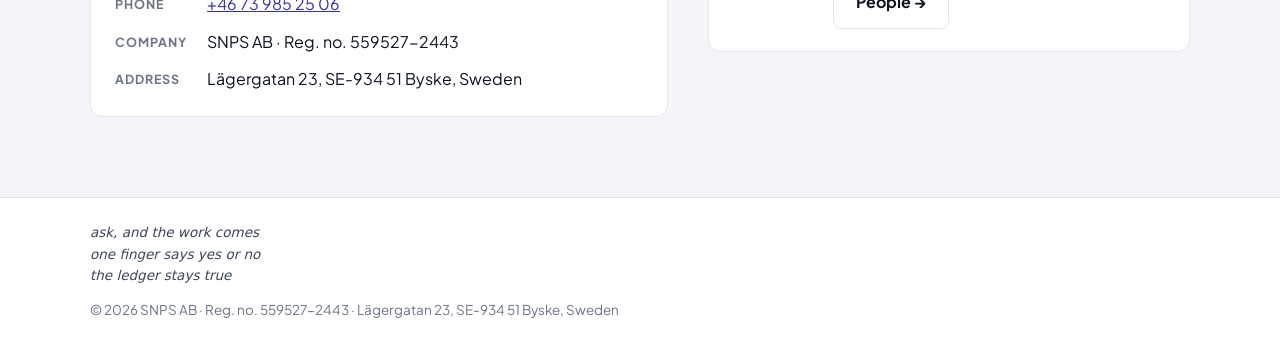
==== commit 9b64ca67: "snps.se content from the Busi pitch's speaker notes The idea behind it (agents are probabilistic, th" ====
--- a/en/index.html
+++ b/en/index.html
@@ -44,9 +44,9 @@
   <div class="photo" aria-hidden="true"></div>
   <div class="wrap">
     <div>
-      <div class="kicker">ERP · MRP · MCP servers</div>
+      <div class="kicker">Busi · ERP · MRP · MCP</div>
       <h1>AI that does real work in your business system. <em>A person approves.</em></h1>
-      <p class="lead">SNPS builds MCP servers, ERP integrations and planning tools that let AI assistants read, plan and prepare work in the systems you already run. Every change is shown first.</p>
+      <p class="lead">SNPS builds MCP servers, ERP integrations and Busi, the AI-first client for SAP Business One. The AI reads, explains and prepares. A person approves. The system executes.</p>
       <div class="cta">
         <a class="btn primary" href="#erbjudande">See our services</a>
         <a class="btn ghost" href="people.html">Who we are</a>
@@ -116,13 +116,28 @@
 <div class="stats" aria-label="In short">
   <div class="wrap">
     <div class="stat"><b>85%</b><span>of the manual work automated already in beta, at a Swedish manufacturer</span></div>
-    <div class="stat"><b>1 day</b><span>from first meeting to a connected test system</span></div>
+    <div class="stat"><b>1</b><span>door that writes to your system, and only a person opens it</span></div>
     <div class="stat"><b>0</b><span>passwords to your business system stored with us</span></div>
     <div class="stat"><b>100%</b><span>of changes approved by a person before they are sent</span></div>
   </div>
 </div>
 
 <main>
+<section id="tanken">
+  <div class="wrap">
+    <div class="sec-head">
+      <div class="kicker">The idea</div>
+      <h2>Agents are probabilistic. The ledger is not.</h2>
+      <p>AI agents recommend, draft and prepare. They can be wrong, and they can be manipulated. Your business system posts exactly what it is given, once. What is missing is a person in between, who sees the exact change before anything is written.</p>
+    </div>
+    <div class="why">
+      <div><b>Agents are probabilistic</b><p>They recommend and prepare. They can be wrong, and they can be manipulated.</p></div>
+      <div><b>The ledger is deterministic</b><p>Your business system posts exactly what it is given, once, under its own permissions.</p></div>
+      <div><b>A person in between</b><p>Someone with the right to say yes sees the exact change before anything is written.</p></div>
+    </div>
+  </div>
+</section>
+
 <section id="erbjudande">
   <div class="wrap">
     <div class="sec-head">
@@ -171,8 +186,10 @@
         <p>MCP (Model Context Protocol) is the open standard that lets AI assistants work with business systems. We build the MCP server around your roles and flows: sales asks about orders and stock, the planner about capacity, purchasing about late deliveries. You can own the solution yourselves.</p>
         <ul>
           <li>Sign-in with your existing account. No passwords with us.</li>
-          <li>Read tools that follow the system's own permissions.</li>
           <li>Changes are prepared as a sheet and sent only when a person presses.</li>
+          <li>Chains of steps: deliver, then invoice. The invoice waits until the delivery is approved.</li>
+          <li>A queue of what was prepared overnight: approve one, approve all, or wait.</li>
+          <li>Rewind: an invoiced chain is backed out in the right order and run again, step by step.</li>
           <li>Everything is logged: what was prepared, who approved, what the system answered.</li>
         </ul>
       </div>
@@ -213,8 +230,9 @@
     <div class="feature flip">
       <div class="copy">
         <h3>The logic stuck in the desktop client becomes readable everywhere</h3>
-        <p>Business rules, validations, print layouts and workflows built up over the years only work in a client on one PC. We import them, translate them into plain language and make them available on the web, on mobile and for AI.</p>
+        <p>Take a typical company. Fifteen years of consultants. A rule that says a credit note needs a reason code. A print layout the warehouse depends on. Hundreds of these, built in add-ons that only work in the desktop client. Nobody has a list, and the consultant who built them left years ago. That is the real lock-in: not the system, the rules. We read them without touching anything, and write each one as a sentence the head of finance can read and say yes or no to.</p>
         <ul>
+          <li>When the business changes, the process owner changes the sentence, tries it on the test company and takes it live. No developer.</li>
           <li>Lists and cards that look like the system's own forms, so nobody has to relearn.</li>
           <li>Pick and pack, purchasing, returns and approvals as workflows.</li>
           <li>Documents in the customer's language and currency, as PDF, email or print.</li>
@@ -239,6 +257,7 @@
           <li>Purchase and production recommendations with their reason.</li>
           <li>Capacity per work station, and late orders.</li>
           <li>Can we deliver, and when, straight to the salesperson.</li>
+          <li>Operators report good and scrap from a phone with one press. Reporting takes less time than the work did.</li>
         </ul>
       </div>
       <figure class="shot"><img src="../img/capacity.jpg" alt="Capacity board with resources per day, orders dragged to a date and load per station" width="1440" height="900"><figcaption>Capacity per station and day. Orders are dragged to the day they run; overload shows at once.</figcaption></figure>
@@ -250,9 +269,18 @@
   <div class="wrap">
     <div class="sec-head">
       <div class="kicker">Our product</div>
-      <h2>Busi: agents do the work, people approve.</h2>
-      <p>Busi brings AI agents into SAP Business One, through the AI assistant you already use. It reads SAP as the person, prepares every change and shows it in SAP's own form. Nothing is written until a person approves, and Business One stays the record.</p>
+      <h2>Busi: the AI-first client for SAP Business One.</h2>
+      <p>Most Business One customers still run the desktop client, with years of business logic locked inside it and the add-ons around it. Busi is the way out. You ask for the work in your own words, and even multi-step tasks come back prepared. Business One stays the system of record, and Busi does the work on top.</p>
+    </div>
+    <div class="why">
+      <div><b>A client, rebuilt</b><p>Every module on a modern page that looks like SAP's own forms, on web and mobile, in your language.</p></div>
+      <div><b>An MCP server</b><p>Any AI assistant, signed in as you, with tools to find, show, report and prepare. None of them write.</p></div>
+      <div><b>The gate</b><p>Every change is a receipt in SAP's form. One press approves it, a passkey when money moves, and all of it is on record.</p></div>
+    </div>
+    <p style="margin-top:28px;font-weight:700">Agents recommend. A person approves. SAP executes.</p>
+    <div style="display:flex;flex-wrap:wrap;gap:12px;margin-top:18px">
       <a class="btn primary" href="https://busi.nu/">Read more at busi.nu</a>
+      <a class="btn" href="https://busi.nu/busi-one-pager.pdf">The one-pager (PDF)</a>
     </div>
   </div>
 </section>
@@ -292,9 +320,9 @@
       <h2>Not a vendor. A partner that runs what it builds.</h2>
     </div>
     <div class="why">
-      <div><b>Your sign-in, your permissions</b><p>Every person works as themselves. The assistant sees only what the system already allows.</p></div>
-      <div><b>Reading can never write</b><p>Read tools and write paths are kept apart in the code and tested separately.</p></div>
-      <div><b>The approval is the lock</b><p>The AI prepares. Only a person who presses sends the change, and the result is read back.</p></div>
+      <div><b>Your system decides who may do what</b><p>No roles of our own. Every read and write runs as the person, under the system's own permissions, so segregation of duties stays where it belongs.</p></div>
+      <div><b>Reading can never write</b><p>The guards are code underneath the model, not instructions in a prompt. A test fails the moment any path writes without a person's approval.</p></div>
+      <div><b>Money takes a passkey</b><p>Anything that posts, moves money or changes rights takes your passkey, for that one change. A browser can be automated. A finger cannot.</p></div>
     </div>
   </div>
 </section>
@@ -308,6 +336,7 @@
     <div class="story">
       <div class="copy">
         <p>In the summer of 2026, BeOneNorth and T2 ran the first AI Summer Camp in Skellefteå, Sweden. Three manufacturers brought real challenges. Egil and Vide were on the team that solved them, and then founded SNPS AB.</p>
+        <p>Behind Busi is also Korey, with thirty years of ERP and product management, the last as a Business One architect for manufacturers in the Nordics. When he showed the team a drag-and-drop builder, they laughed: they would rather ask the system than click through it. Their ideas and his experience became Busi. Two who grew up with AI, one who grew up with ERP.</p>
         <div class="stats"><div class="wrap">
           <div class="stat"><b>85%</b><span>of the manual work automated already in beta</span></div>
           <div class="stat"><b>3</b><span>manufacturers with real challenges</span></div>
@@ -343,12 +372,13 @@
     </div>
     <div class="person" style="align-self:center">
       <div class="avatar" aria-hidden="true">?</div>
-      <div><h3>Who will you talk to?</h3><p>We are two founders who build and deliver ourselves. Read who we are and how to reach us directly.</p><p><a class="btn" href="people.html">People →</a></p></div>
+      <div><h3>Who will you talk to?</h3><p>We are three: two who grew up with AI and one who grew up with ERP. Read who we are and how to reach us directly.</p><p><a class="btn" href="people.html">People →</a></p></div>
     </div>
   </div>
 </div>
 
 <footer><div class="wrap">
+  <p class="haiku">ask, and the work comes<br>one finger says yes or no<br>the ledger stays true</p>
   <span>© 2026 SNPS AB · Reg. no. 559527-2443 · Lägergatan 23, SE-934 51 Byske, Sweden</span>
 </div></footer>
 
--- a/styles.css
+++ b/styles.css
@@ -151,6 +151,7 @@
 footer{border-top:1px solid var(--line)}
 footer .wrap{padding-block:24px;color:var(--muted);font-size:13.5px;display:flex;flex-wrap:wrap;gap:8px 24px;justify-content:space-between}
 footer a{color:var(--muted)}
+footer .haiku{flex-basis:100%;margin:0 0 4px;font-style:italic;line-height:1.6;color:var(--ink-2)}
 
 /* team page */
 .page-head .wrap{padding-block:clamp(56px,7vw,88px) 0}
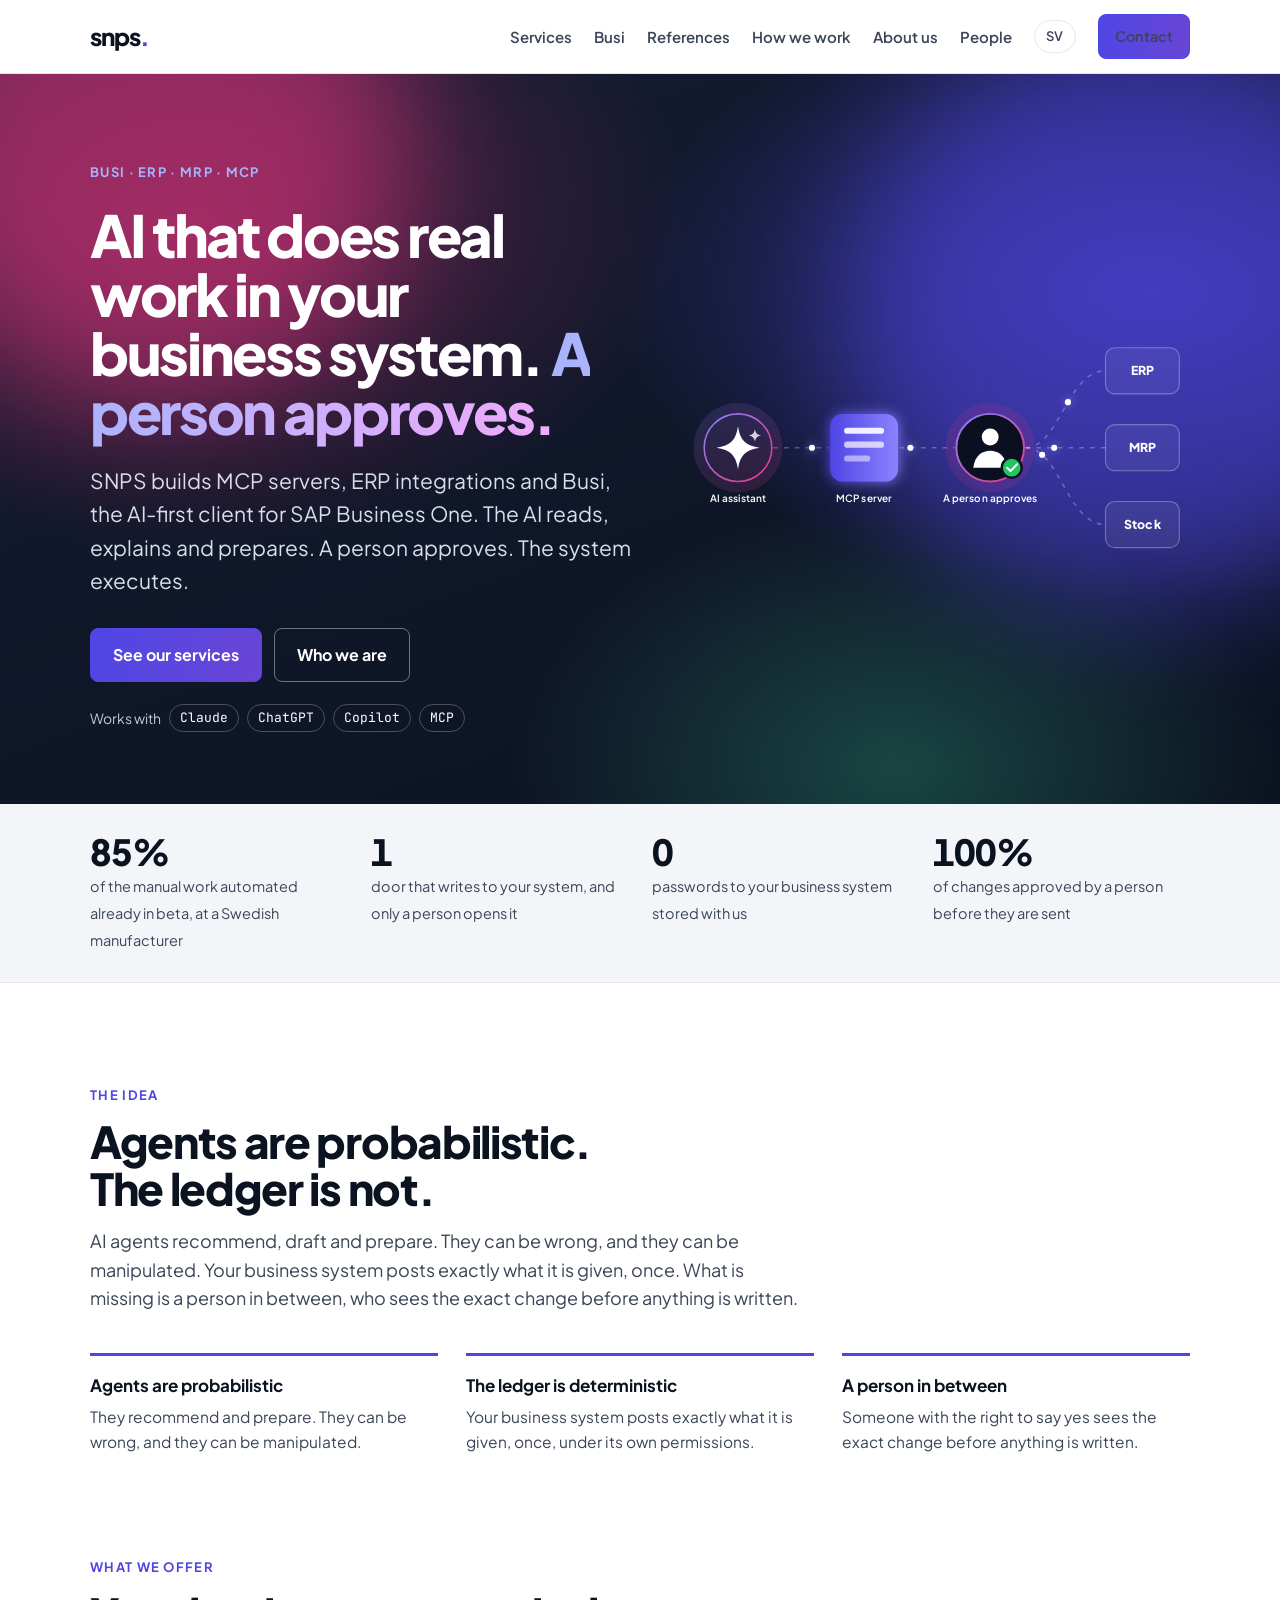
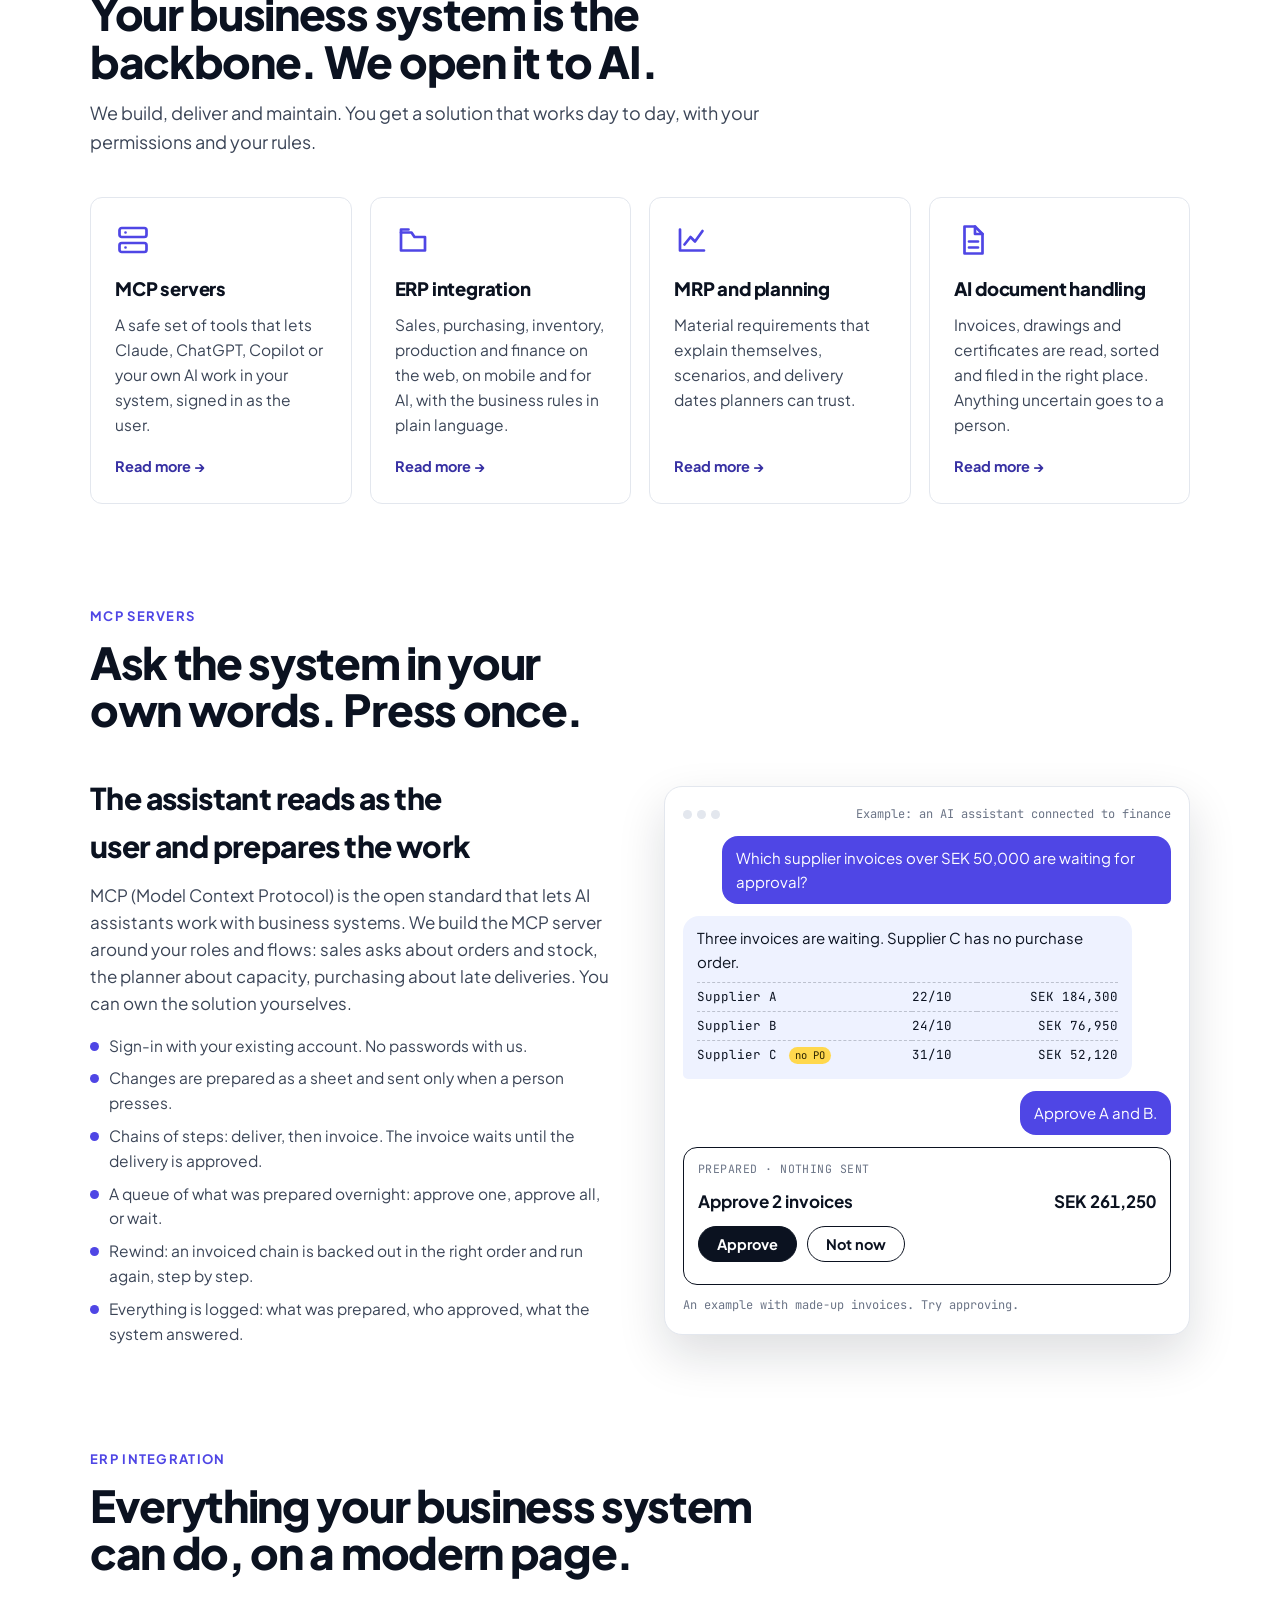
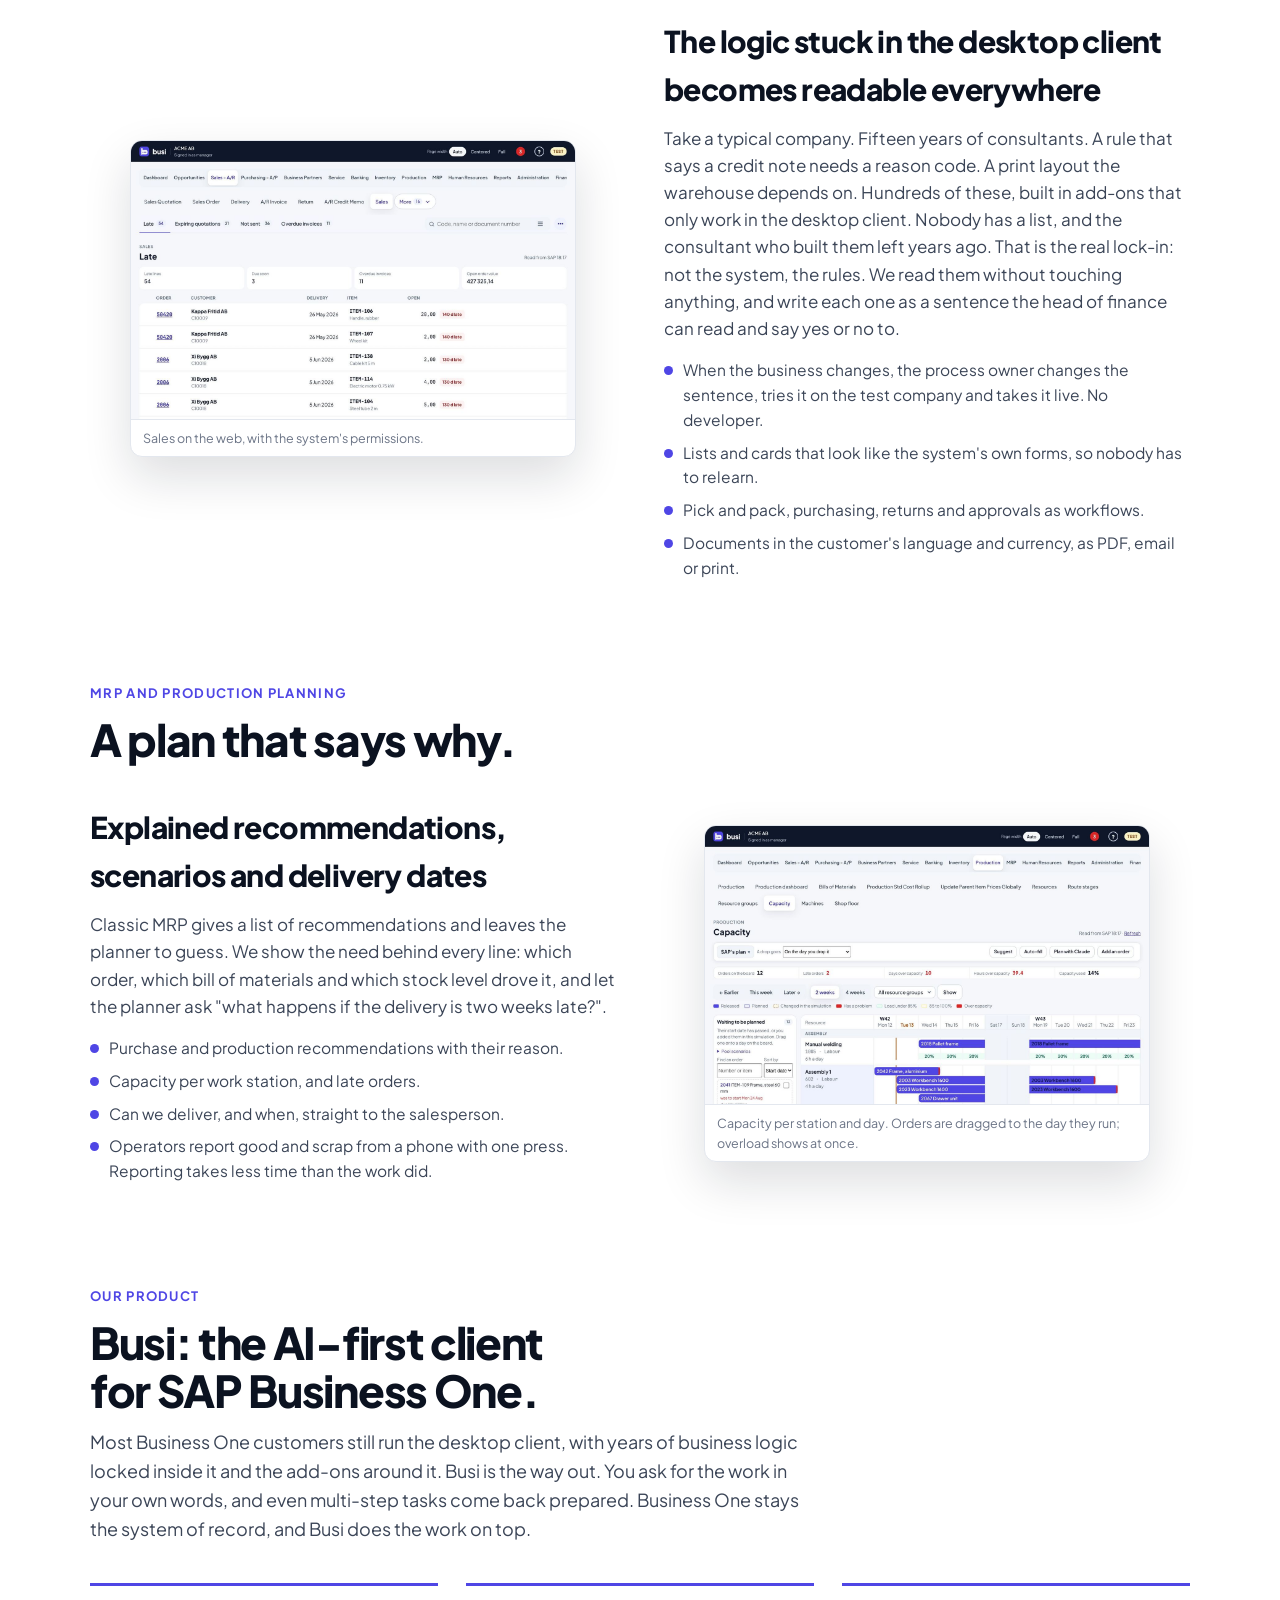
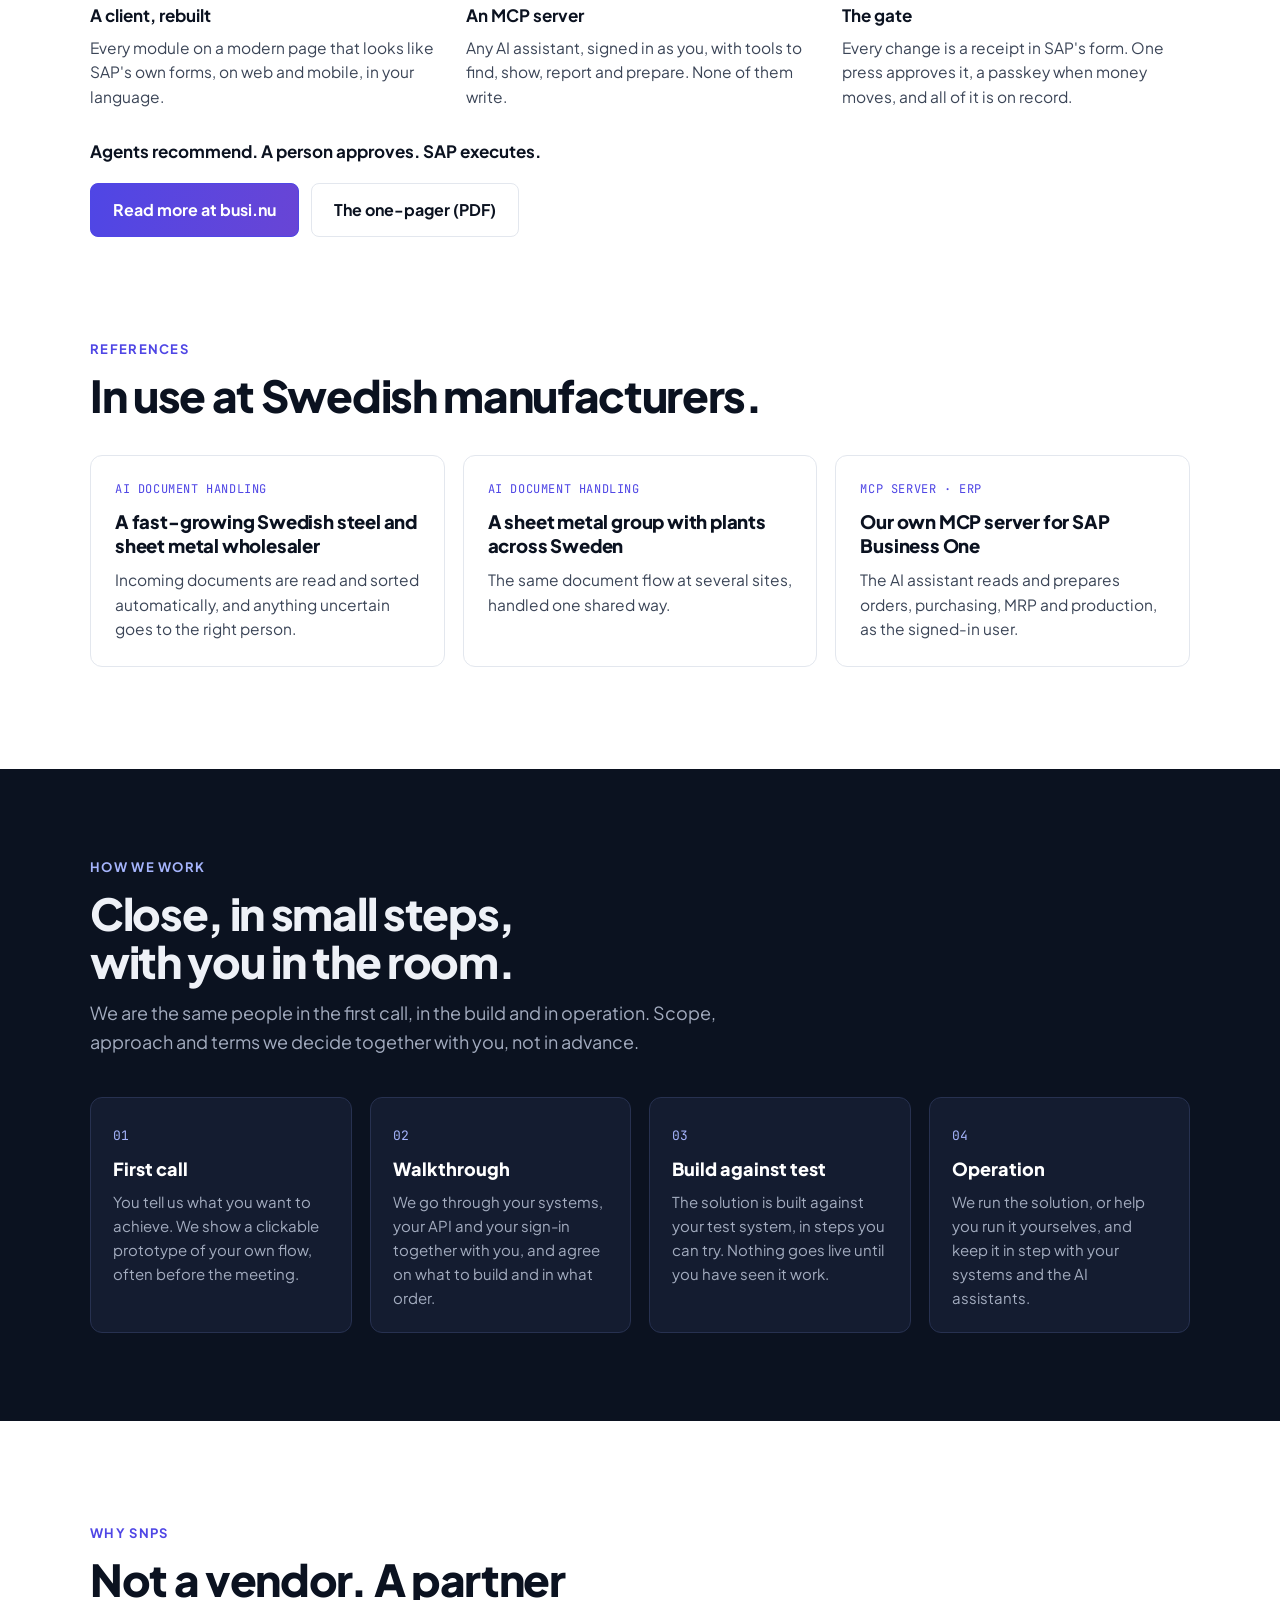
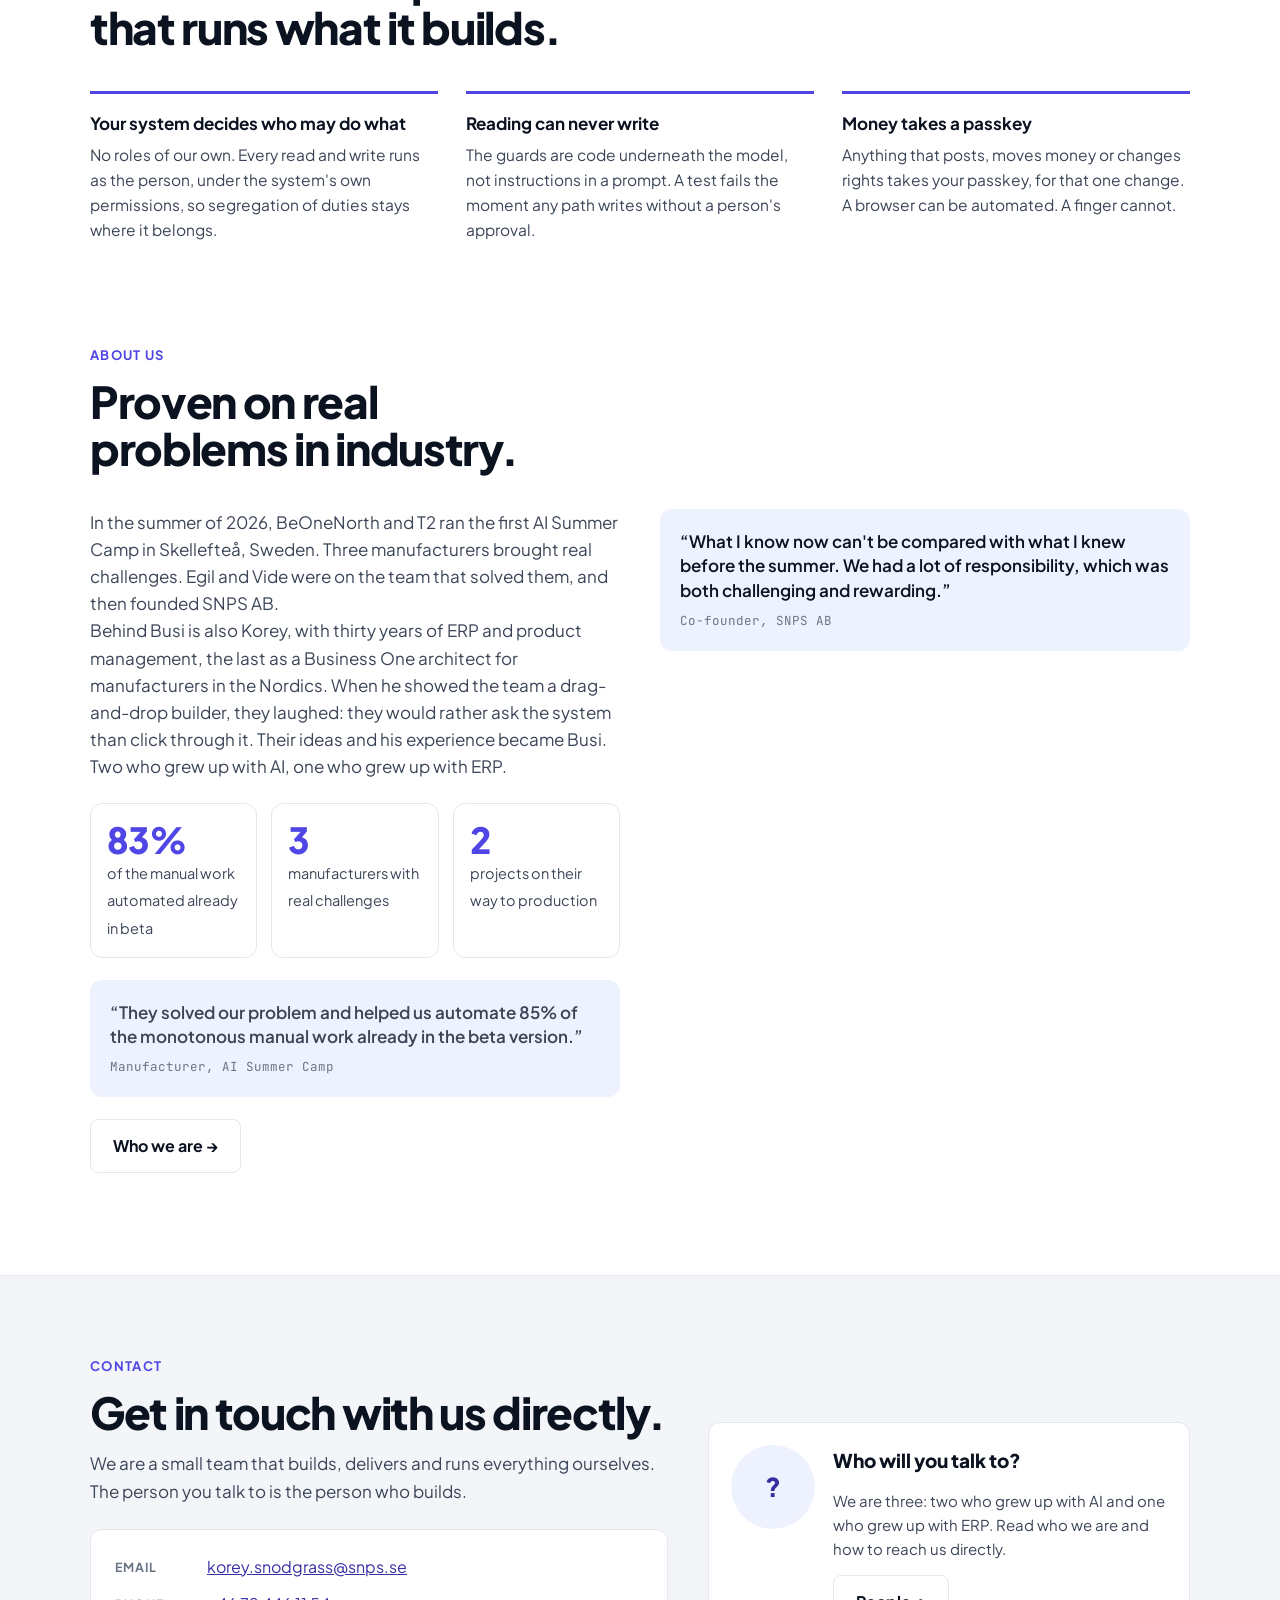
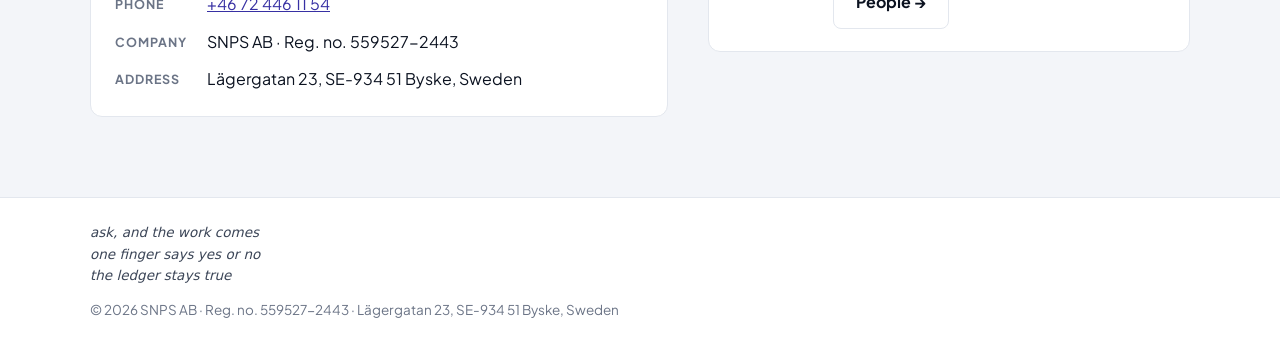
==== commit 36115d16: "Contact: Korey's email and phone Co-Authored-By: Claude Opus 5.5 <noreply@anthropic.com> Claude-Sess" ====
--- a/en/index.html
+++ b/en/index.html
@@ -364,8 +364,8 @@
       <h2>Get in touch with us directly.</h2>
       <p>We are a small team that builds, delivers and runs everything ourselves. The person you talk to is the person who builds.</p>
       <dl class="card" style="margin-top:24px">
-        <dt>Email</dt><dd><a href="mailto:kontakt@snps.se">kontakt@snps.se</a></dd>
-        <dt>Phone</dt><dd><a href="tel:+46739852506">+46 73 985 25 06</a></dd>
+        <dt>Email</dt><dd><a href="mailto:korey.snodgrass@snps.se">korey.snodgrass@snps.se</a></dd>
+        <dt>Phone</dt><dd><a href="tel:+46724461154">+46 72 446 11 54</a></dd>
         <dt>Company</dt><dd>SNPS AB · Reg. no. 559527-2443</dd>
         <dt>Address</dt><dd>Lägergatan 23, SE-934 51 Byske, Sweden</dd>
       </dl>
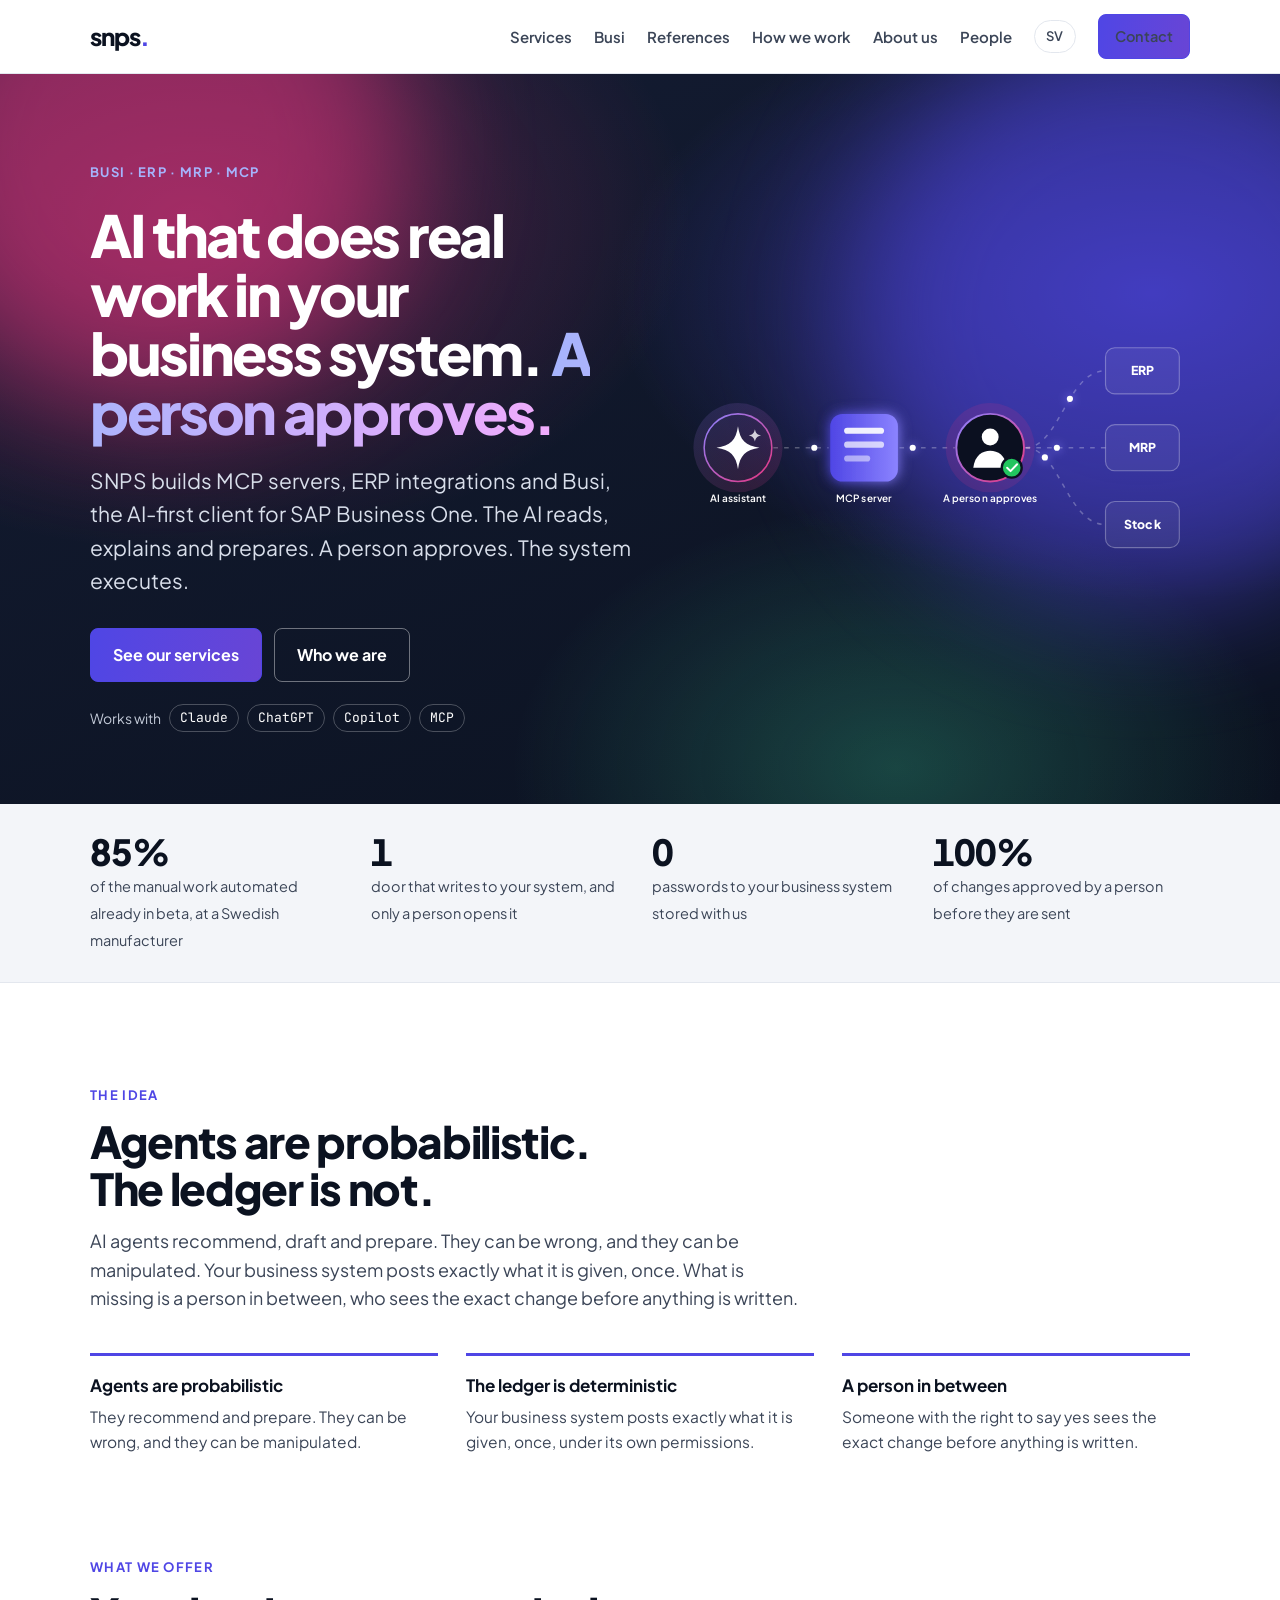
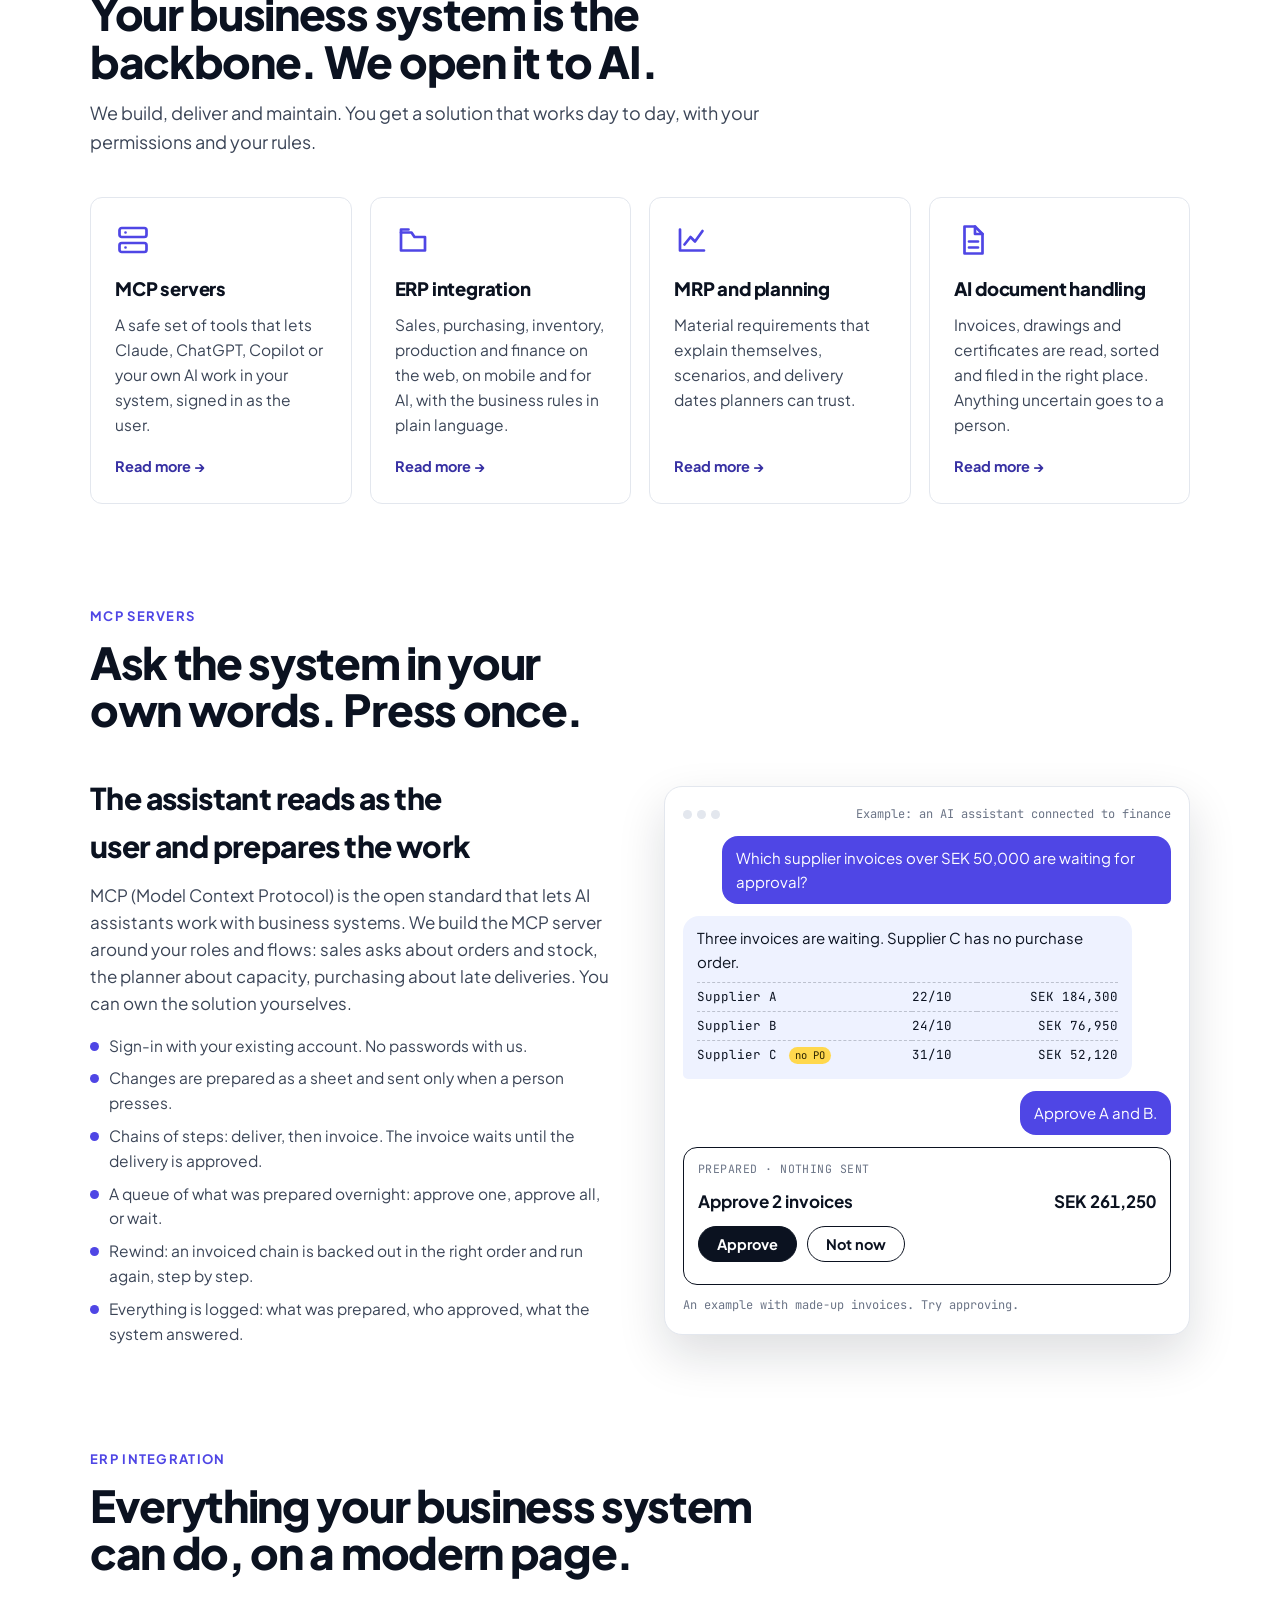
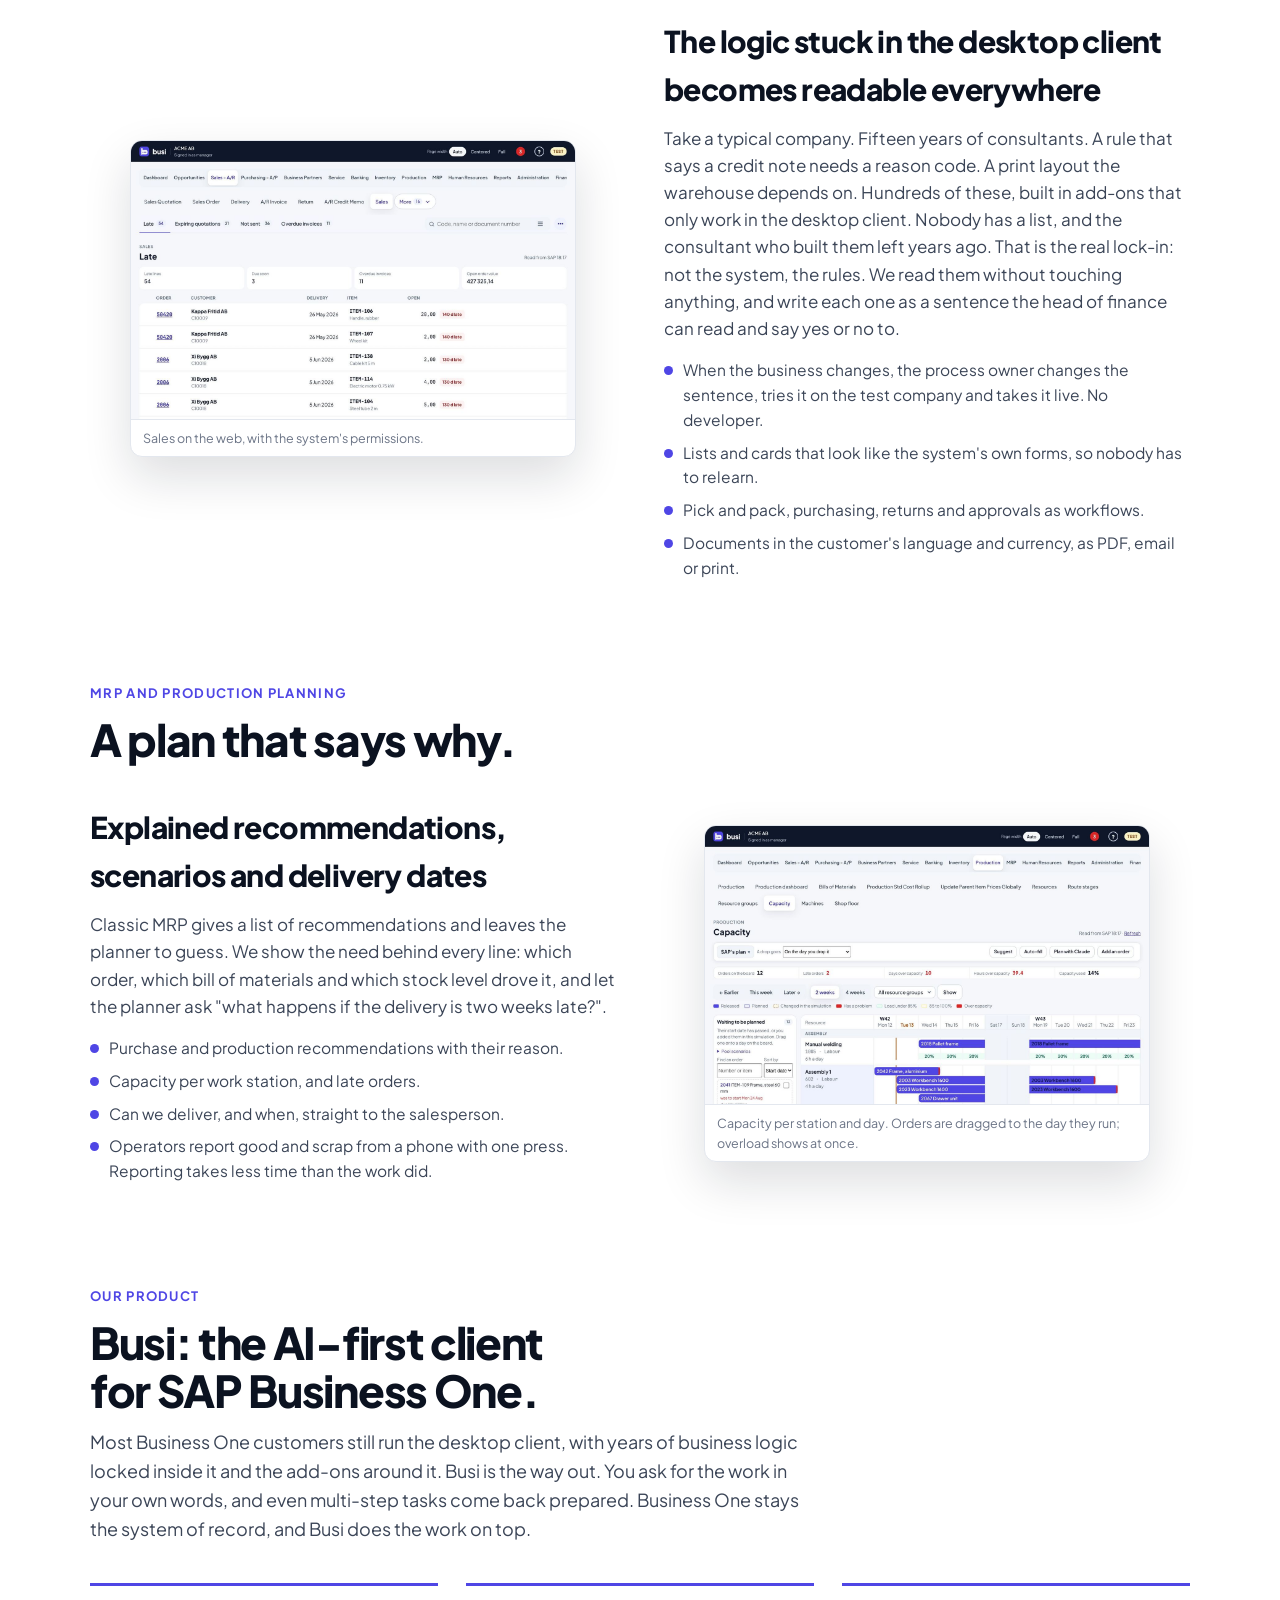
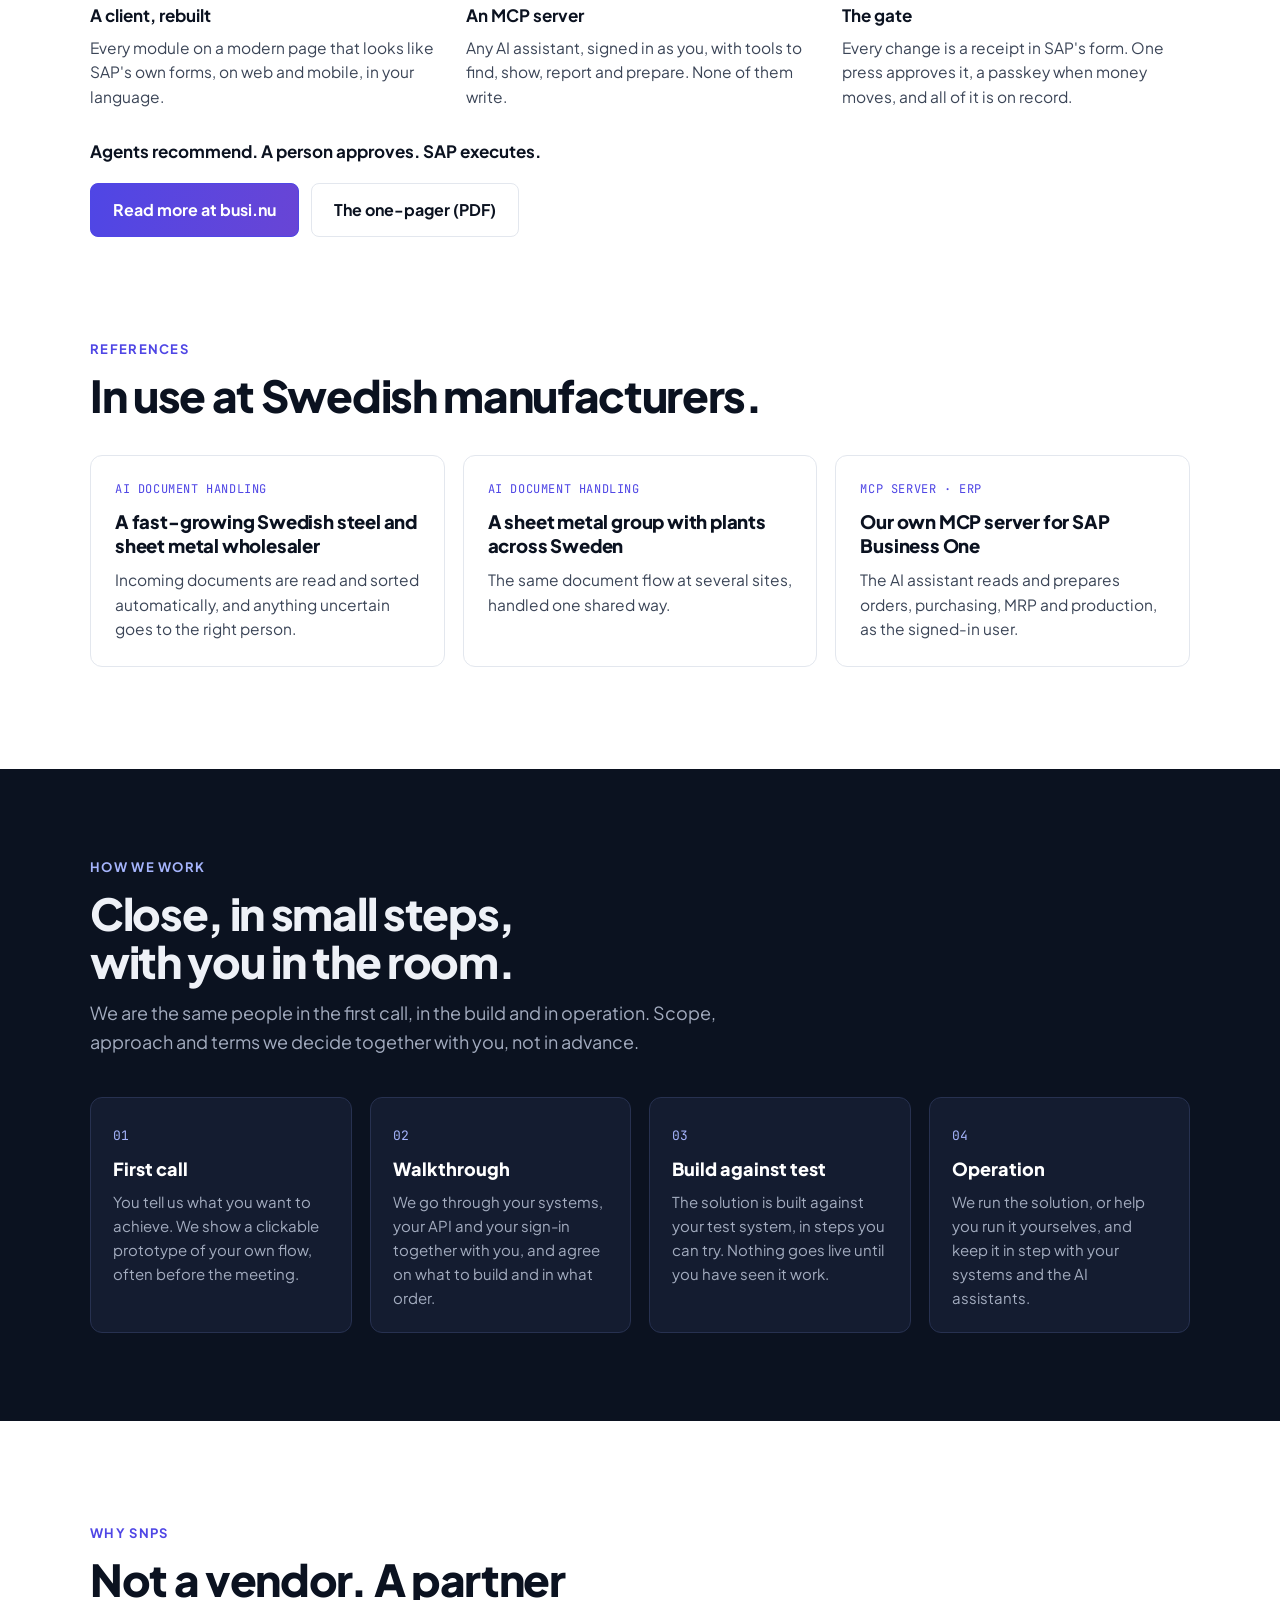
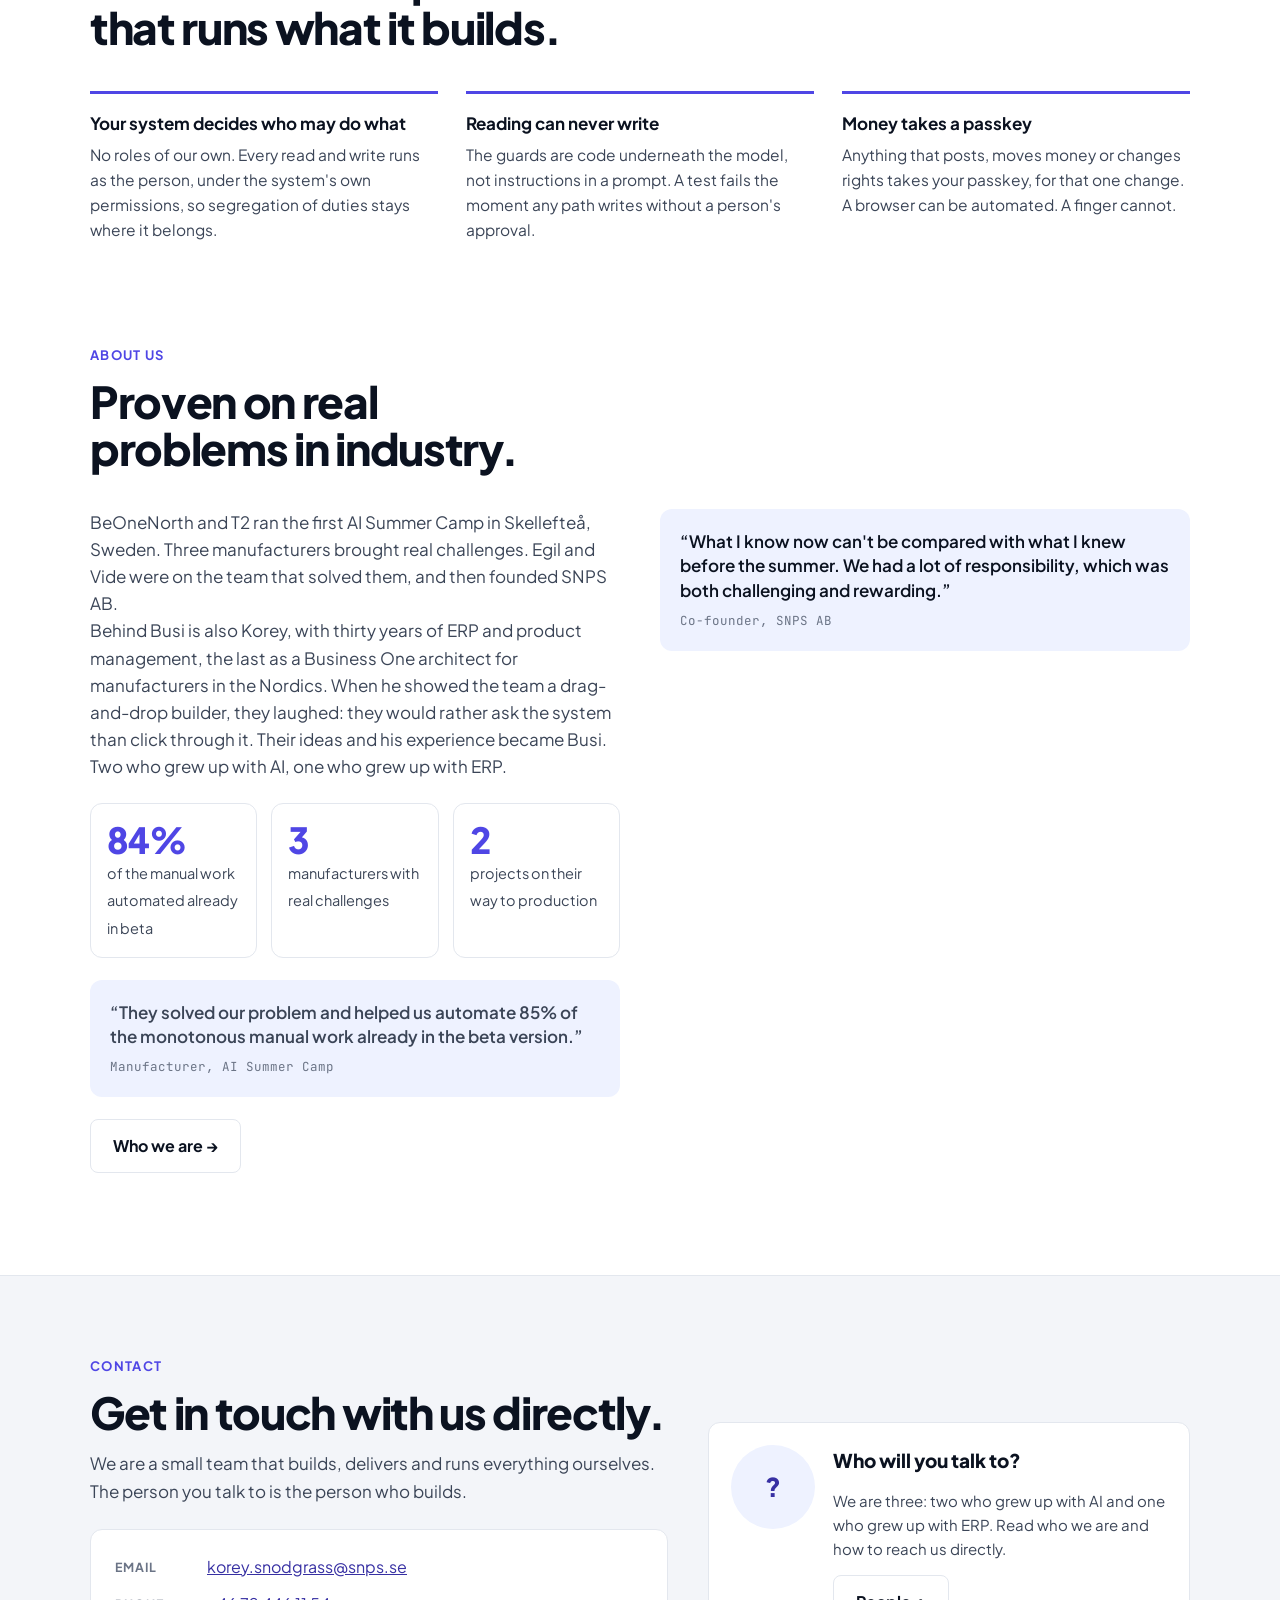
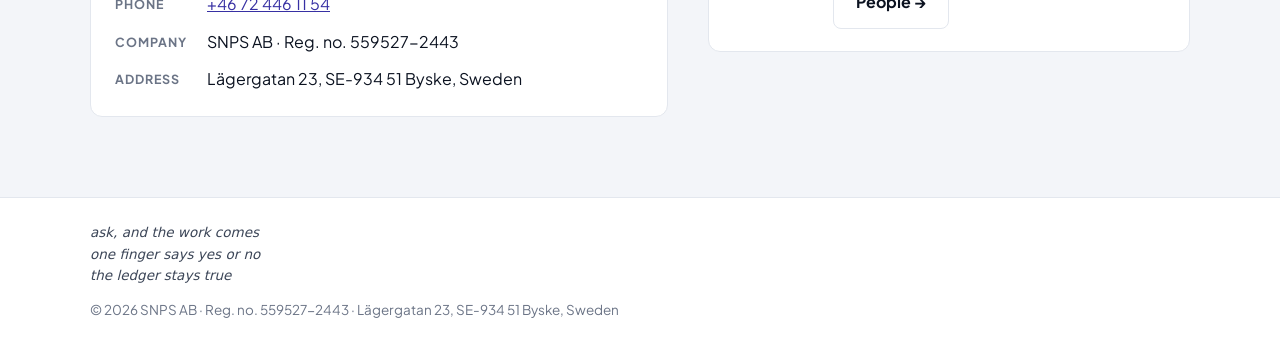
==== commit 2456f855: "About: drop the AI Summer Camp's year Co-Authored-By: Claude Opus 5.5 <noreply@anthropic.com> Claude" ====
--- a/en/index.html
+++ b/en/index.html
@@ -335,7 +335,7 @@
     </div>
     <div class="story">
       <div class="copy">
-        <p>In the summer of 2026, BeOneNorth and T2 ran the first AI Summer Camp in Skellefteå, Sweden. Three manufacturers brought real challenges. Egil and Vide were on the team that solved them, and then founded SNPS AB.</p>
+        <p>BeOneNorth and T2 ran the first AI Summer Camp in Skellefteå, Sweden. Three manufacturers brought real challenges. Egil and Vide were on the team that solved them, and then founded SNPS AB.</p>
         <p>Behind Busi is also Korey, with thirty years of ERP and product management, the last as a Business One architect for manufacturers in the Nordics. When he showed the team a drag-and-drop builder, they laughed: they would rather ask the system than click through it. Their ideas and his experience became Busi. Two who grew up with AI, one who grew up with ERP.</p>
         <div class="stats"><div class="wrap">
           <div class="stat"><b>85%</b><span>of the manual work automated already in beta</span></div>
